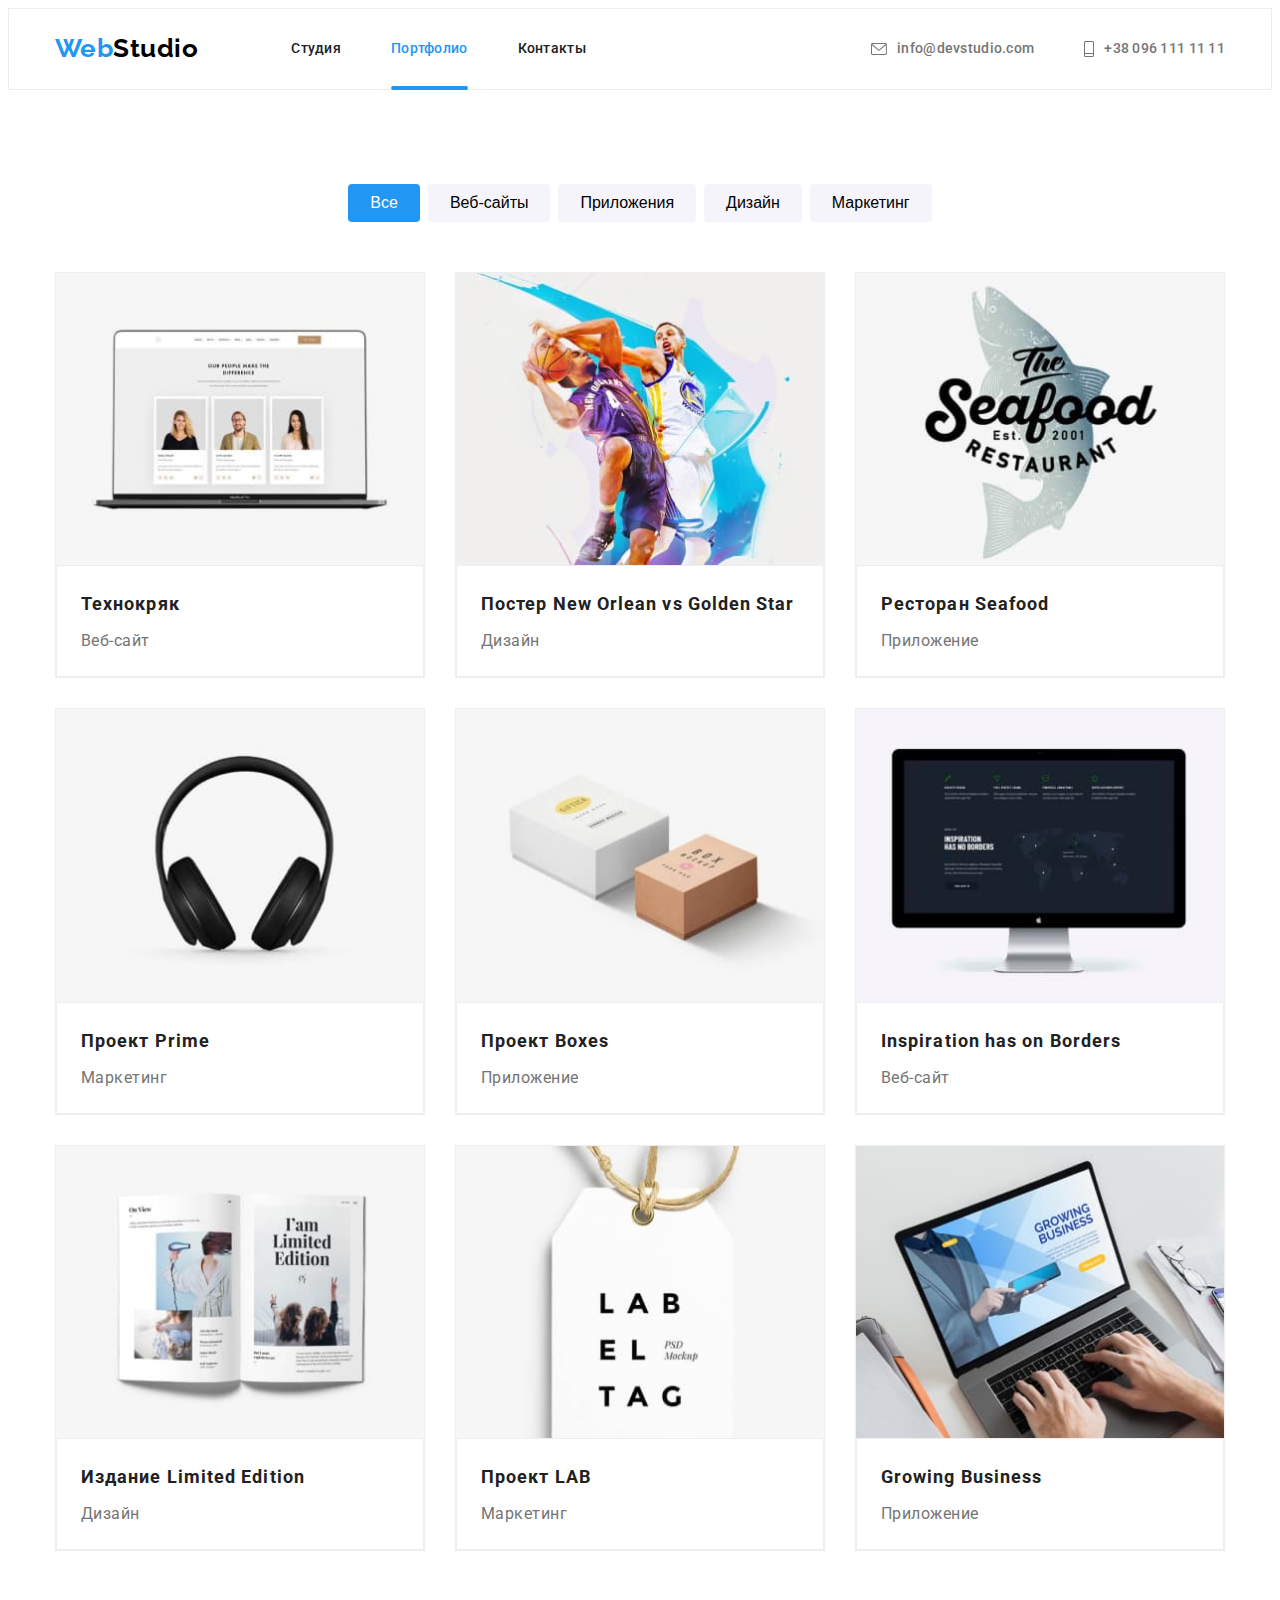
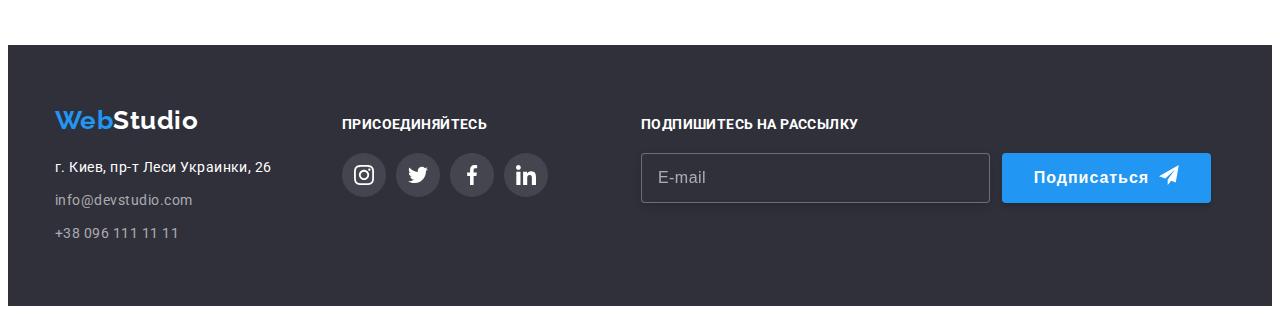
==== portfolio.html @ 483d1985 "Добавляет стартовые файлы" ====
<!DOCTYPE html>
<html lang="ru">
  <head>
    <meta charset="UTF-8" />
    <meta name="viewport" content="width=device-width, initial-scale=1.0" />
    <title>Document</title>
    <link rel="preconnect" href="https://fonts.gstatic.com" />
    <link
      href="https://fonts.googleapis.com/css2?family=Raleway:wght@700&family=Roboto:wght@400;500;700;900&display=swap"
      rel="stylesheet"
    />
    <link
      rel="stylesheet"
      href="https://cdnjs.cloudflare.com/ajax/libs/modern-normalize/1.0.0/modern-normalize.min.css"
      integrity="sha512-ISS7cAi1PEhQ8jnbJpJZMd29NlhNj4AWYyLOSp2CE/CsHxTCu+r+t0D2yoJudVrd0/8fTVPUVDzY5Tvli75u/g=="
      crossorigin="anonymous"
      referrerpolicy="no-referrer"
    />
    <link rel="stylesheet" href="./css/styles.css" />
  </head>

  <body>
    <!-- Шапка сайта -->
    <header class="page-header">
      <div class="container main-nav">
        <nav class="nav">
          <a href="./index.html" class="logo">
            <span class="logo-web">Web</span
            ><span class="logo-studio">Studio</span>
          </a>

          <ul class="site-nav list">
            <li class="item"><a href="./index.html" class="link">Студия</a></li>
            <li class="item">
              <a href="./portfolio.html" class="link active-link">Портфолио</a>
            </li>
            <li class="item"><a href="#address" class="link">Контакты</a></li>
          </ul>
        </nav>

        <ul class="contact list">
          <li class="item">
            <a href="mailto:info@devstudio.com" class="contact-link mail"
              ><svg class="icon-mail" width="16" height="12">
                <use href="./images/icon.svg#icon-mail"></use>
              </svg>
              info@devstudio.com</a
            >
          </li>
          <li class="item">
            <a href="tel:+380961111111" class="contact-link tel">
              <svg class="icon-tel" width="10" height="16">
                <use href="./images/icon.svg#icon-tel"></use>
              </svg>
              +38 096 111 11 11</a
            >
          </li>
        </ul>
      </div>
    </header>

    <main>
      <section class="section">
        <div class="container">
          <h1 class="none">Портфолио</h1>
          <ul class="btn-list list">
            <li class="item">
              <button type="button" class="button-all">Все</button>
            </li>
            <li class="item">
              <button type="button" class="button-portfolio">Веб-сайты</button>
            </li>
            <li class="item">
              <button type="button" class="button-portfolio">Приложения</button>
            </li>
            <li class="item">
              <button type="button" class="button-portfolio">Дизайн</button>
            </li>
            <li class="item">
              <button type="button" class="button-portfolio">Маркетинг</button>
            </li>
          </ul>

          <ul class="portfolio-list list">
            <li class="item">
              <a class="card-link" href="">
                <div class="card">
                  <img
                    class="card-img"
                    src="./images/portolio/People.jpg"
                    alt=""
                    width="370"
                    height="294"
                  />
                  <div class="card-overlay">
                    <p class="card-text">
                      Технокряк это современная площадка распространения
                      коронавируса. Компании используют эту платформу для
                      цифрового шпионажа и атак на защищённые сервера
                      конкурентов.
                    </p>
                  </div>
                </div>
                <div class="portfolio-card">
                  <h2 class="portfolio-title">Технокряк</h2>
                  <p class="portfolio-text">Веб-сайт</p>
                </div>
              </a>
            </li>
            <li class="item">
              <a class="card-link" href="">
                <div class="card">
                  <img
                    src="./images/portolio/Poster.jpg"
                    alt=""
                    width="370"
                    height="294"
                  />
                  <div class="card-overlay">
                    <p class="card-text">
                      Технокряк это современная площадка распространения
                      коронавируса. Компании используют эту платформу для
                      цифрового шпионажа и атак на защищённые сервера
                      конкурентов.
                    </p>
                  </div>
                </div>
                <div class="portfolio-card">
                  <h2 class="portfolio-title">
                    Постер New Orlean vs Golden Star
                  </h2>
                  <p class="portfolio-text">Дизайн</p>
                </div>
              </a>
            </li>
            <li class="item">
              <a class="card-link" href="">
                <div class="card">
                  <img
                    src="./images/portolio/Seafood.jpg"
                    alt=""
                    width="370"
                    height="294"
                  />
                  <div class="card-overlay">
                    <p class="card-text">
                      Технокряк это современная площадка распространения
                      коронавируса. Компании используют эту платформу для
                      цифрового шпионажа и атак на защищённые сервера
                      конкурентов.
                    </p>
                  </div>
                </div>
                <div class="portfolio-card">
                  <h2 class="portfolio-title">Ресторан Seafood</h2>
                  <p class="portfolio-text">Приложение</p>
                </div>
              </a>
            </li>
            <li class="item">
              <a class="card-link" href="">
                <div class="card">
                  <img
                    src="./images/portolio/Headphones.jpg"
                    alt=""
                    width="370"
                    height="294"
                  />
                  <div class="card-overlay">
                    <p class="card-text">
                      Технокряк это современная площадка распространения
                      коронавируса. Компании используют эту платформу для
                      цифрового шпионажа и атак на защищённые сервера
                      конкурентов.
                    </p>
                  </div>
                </div>
                <div class="portfolio-card">
                  <h2 class="portfolio-title">Проект Prime</h2>
                  <p class="portfolio-text">Маркетинг</p>
                </div>
              </a>
            </li>
            <li class="item">
              <a class="card-link" href="">
                <div class="card">
                  <img
                    src="./images/portolio/Boxes.jpg"
                    alt=""
                    width="370"
                    height="294"
                  />
                  <div class="card-overlay">
                    <p class="card-text">
                      Технокряк это современная площадка распространения
                      коронавируса. Компании используют эту платформу для
                      цифрового шпионажа и атак на защищённые сервера
                      конкурентов.
                    </p>
                  </div>
                </div>
                <div class="portfolio-card">
                  <h2 class="portfolio-title">Проект Boxes</h2>
                  <p class="portfolio-text">Приложение</p>
                </div>
              </a>
            </li>
            <li class="item">
              <a class="card-link" href="">
                <div class="card">
                  <img
                    src="./images/portolio/Inspiration.jpg"
                    alt=""
                    width="370"
                    height="294"
                  />
                  <div class="card-overlay">
                    <p class="card-text">
                      Технокряк это современная площадка распространения
                      коронавируса. Компании используют эту платформу для
                      цифрового шпионажа и атак на защищённые сервера
                      конкурентов.
                    </p>
                  </div>
                </div>
                <div class="portfolio-card">
                  <h2 class="portfolio-title">Inspiration has on Borders</h2>
                  <p class="portfolio-text">Веб-сайт</p>
                </div>
              </a>
            </li>
            <li class="item">
              <a class="card-link" href="">
                <div class="card">
                  <img
                    src="./images/portolio/Limited.jpg"
                    alt=""
                    width="370"
                    height="294"
                  />
                  <div class="card-overlay">
                    <p class="card-text">
                      Технокряк это современная площадка распространения
                      коронавируса. Компании используют эту платформу для
                      цифрового шпионажа и атак на защищённые сервера
                      конкурентов.
                    </p>
                  </div>
                </div>
                <div class="portfolio-card">
                  <h2 class="portfolio-title">Издание Limited Edition</h2>
                  <p class="portfolio-text">Дизайн</p>
                </div>
              </a>
            </li>
            <li class="item">
              <a class="card-link" href="">
                <div class="card">
                  <img
                    src="./images/portolio/LAB.jpg"
                    alt=""
                    width="370"
                    height="294"
                  />
                  <div class="card-overlay">
                    <p class="card-text">
                      Технокряк это современная площадка распространения
                      коронавируса. Компании используют эту платформу для
                      цифрового шпионажа и атак на защищённые сервера
                      конкурентов.
                    </p>
                  </div>
                </div>
                <div class="portfolio-card">
                  <h2 class="portfolio-title">Проект LAB</h2>
                  <p class="portfolio-text">Маркетинг</p>
                </div>
              </a>
            </li>
            <li class="item">
              <a class="card-link" href="">
                <div class="card">
                  <img
                    src="./images/portolio/Growing.jpg"
                    alt=""
                    width="370"
                    height="294"
                  />
                  <div class="card-overlay">
                    <p class="card-text">
                      Технокряк это современная площадка распространения
                      коронавируса. Компании используют эту платформу для
                      цифрового шпионажа и атак на защищённые сервера
                      конкурентов.
                    </p>
                  </div>
                </div>
                <div class="portfolio-card">
                  <h2 class="portfolio-title">Growing Business</h2>
                  <p class="portfolio-text">Приложение</p>
                </div>
              </a>
            </li>
          </ul>
        </div>
      </section>
    </main>

    <!-- Футер -->
    <footer class="footer">
      <div class="container">
        <div class="footer-address">
          <a href="./index.html" class="logotip">
            <span class="logo-web">Web</span
            ><span class="logo-studio white-color">Studio</span>
          </a>
          <address class="address">
            <p class="town">г. Киев, пр-т Леси Украинки, 26</p>
            <ul class="footer-list list">
              <li class="item">
                <a href="mailto:info@devstudio.com" class="footer-link">
                  info@devstudio.com</a
                >
              </li>
              <li class="item">
                <a href="tel:+380961111111" class="footer-link"
                  >+38 096 111 11 11</a
                >
              </li>
            </ul>
          </address>
        </div>
        <div class="footer-social">
          <p class="footer-title">присоединяйтесь</p>
          <ul class="footer-social-list list">
            <li class="item">
              <a href="" class="footer-social-link">
                <svg class="footer-icon-insta" width="20" height="20">
                  <use href="./images/icon.svg#icon-instagram"></use>
                </svg>
              </a>
            </li>
            <li class="item">
              <a href="" class="footer-social-link">
                <svg class="footer-icon-twitter" width="20" height="20">
                  <use href="./images/icon.svg#icon-twitter"></use>
                </svg>
              </a>
            </li>
            <li class="item">
              <a href="" class="footer-social-link">
                <svg class="footer-icon-fb" width="20" height="20">
                  <use href="./images/icon.svg#icon-facebook"></use>
                </svg>
              </a>
            </li>
            <li class="item">
              <a href="" class="footer-social-link">
                <svg class="footer-icon-linkedin" width="20" height="20">
                  <use href="./images/icon.svg#icon-linkedin"></use>
                </svg>
              </a>
            </li>
          </ul>
        </div>

        <form class="subscribe">
          <p class="footer-title">подпишитесь на рассылку</p>
          <div class="form">
            <input
              class="input-mail"
              type="email"
              name="mail"
              placeholder="E-mail"
            />
            <button class="button" type="submit">
              Подписаться
              <svg class="send-icon" width="24" height="24">
                <use href="./images/icons.svg/send.svg#icon-icon-send"></use>
              </svg>
            </button>
          </div>
        </form>
      </div>
    </footer>
  </body>
</html>
---- css/styles.css ----
/* цвет основного текста  #757575 */
/* вторичный цвет текста  #212121;
 */
/* белый #FFFFFF  */
/* акцент c #2196F3*/
/* вторичный цвет фона #2196F3; */

html {
  box-sizing: border-box;
}

*,
*::before,
*::after {
  box-sizing: inherit;
}

:root {
  --primary-text-color: #757575;
  --title-text-color: #212121;
  --accent-color: #2196f3;
  --primary-white-color: #ffffff;
  --primary-black-color: #000000;
  --bgd-color: #2f303a;
  --grey-color: #f5f4fa;
  --klients-fill: #afb1b8;
}

body {
  background-color: var(--primary-white-color);
  font-family: 'Roboto', sans-serif;
  color: var(--title-text-color);
  letter-spacing: 0.03em;
}

.container {
  width: 1200px;
  padding: 0 15px;
  margin:0 auto;
}

.list {
  padding: 0;
  margin: 0;
  list-style: none;
}

img {
  display: block;
  max-width: 100%;
  height: auto;
}

a {
  text-decoration: none;
}

/* Header */

.page-header {
  border: 1px solid #ececec;
}

/* logo */

.logo-web {
  color: var(--accent-color);
}

.logo-studio {
  color: var(--primary-black-color);
}

.logo-studio.white-color {
  color: var(--primary-white-color);
}

.logo {
  font-family: 'Raleway', sans-serif;
  font-weight: 700;
  font-size: 26px;
  line-height: 1.19;
  padding-top: 24px;
  padding-bottom: 25px;
}

.logo:hover,
.logotip:hover {
  color: var(--accent-color);
  transition: color 250ms cubic-bezier(0.4, 0, 0.2, 1);
}

/* Nav */

.main-nav,
.nav {
  display: flex;
  align-items: center;
}

.site-nav {
  display: flex;
  margin-top: 0;
  margin-bottom: 0;
  margin-left: 93px;
  padding: 0;
}

.site-nav .item + .item {
  margin-left: 50px;
}

/*.site-nav .site-nav-li {
  margin-right: 50px;
}

.site-nav .site-nav-li:last-child {
  margin-right: 0;
}*/

/*.site-nav .site-nav-li:not(:last-child) {
  margin-right: 50px
}*/

.site-nav .link {
  position: relative;
  display: block;
  font-weight: 500;
  font-size: 14px;
  line-height: 1.14;
  letter-spacing: 0.02em;
  padding-top: 32px;
  padding-bottom: 32px;
  transition: color 250ms cubic-bezier(0.4, 0, 0.2, 1);
}

/* Contact */

.contact {
  display: flex;
  margin: 0;
  padding: 0;
  margin-left: auto;
}

.contact .item {
  display: flex;
  align-items: center;
}

.contact .item + .item {
  margin-left: 50px;
}

.contact .contact-link {
  display: flex;
  align-items: center;
  color: var(--primary-text-color);
  fill: var(--primary-text-color);

  font-weight: 500;
  font-size: 14px;
  line-height: 1.14;
  letter-spacing: 0.02em;

  padding-top: 32px;
  padding-bottom: 32px;
  transition: color 250ms cubic-bezier(0.4, 0, 0.2, 1),
    fill 250ms cubic-bezier(0.4, 0, 0.2, 1);
}

.site-nav .link:hover,
.site-nav .link:focus,
.contact .contact-link:hover,
.contact .contact-link:focus,
.site-nav .active-link {
  color: var(--accent-color);
  fill: var(--accent-color);
}

.link.active-link::after {
  position: absolute;
  content: '';
  width: 100%;
  height: 4px;
  bottom: -1px;
  left: 0;
  background: var(--accent-color);
  border-radius: 2px;
}

.icon-mail,
.icon-tel {
  margin-right: 10px;
}

/* .mail::before {
  display: inline-flex;
  content: '';
  width: 16px;
  height: 12px;
  margin-right: 10px;
  background: var(--primary-white-color);
  background-image: url(../images/icons.svg/mail.svg);
  background-size: contain;
  background-repeat: no-repeat;
} */

/* .tel::before {
  display: inline-flex;
  content: '';
  width: 10px;
  height: 16px;
  margin-right: 10px;
  background: var(--primary-white-color);
  background-image: url(../images/icons.svg/tel.svg);
  background-size: contain;
  background-repeat: no-repeat; } */

.link {
  color: var(--title-text-color);
}

/* Hero */

.hero {
  background-image: linear-gradient(
      to right,
      rgba(47, 48, 58, 0.4),
      rgba(47, 48, 58, 0.4)
    ),
    url('../images/hero.jpg');
  background-color: var(--bgd-color);
  background-repeat: no-repeat;
  background-position: center;
  background-size: cover;

  max-width: 1600px;
  height: 600px;
  text-align: center;

  padding-top: 200px;
  padding-bottom: 200px;
  margin-left: auto;
  margin-right: auto;
}

.hero-title {
  color: var(--primary-white-color);
  font-weight: 900;
  font-size: 44px;
  line-height: 1.36;
  letter-spacing: 0.06em;
  text-transform: uppercase;

  width: 696px;
  margin-top: 0;
  margin-bottom: 30px;
  margin-left: auto;
  margin-right: auto;
}

/* Button */

.button {
  display: block;
  color: var(--primary-white-color);
  background-color: var(--accent-color);
  font-weight: 700;
  font-size: 16px;
  line-height: 1.87;
  text-align: center;
  letter-spacing: 0.06em;
  cursor: pointer;
  border-radius: 4px;
  border: 0;
  box-shadow: 0px 4px 4px rgba(0, 0, 0, 0.15);
  padding: 10px 32px;
  margin: 0 auto;
  min-width: 200px;
  transition: background-color 250ms cubic-bezier(0.4, 0, 0.2, 1);
}

.button-modal {
  position: absolute;
  top: 8px;
  right: 8px;
  padding: 0;

  width: 30px;
  height: 30px;

  display: flex;
  justify-content: center;
  align-items: center;

  background: var(--primary-white-color);
  border: 1px solid rgba(0, 0, 0, 0.1);
  border-radius: 50%;
}

.button-modal:hover,
.button-modal:focus {
  cursor: pointer;
  transition: background-color 250ms cubic-bezier(0.4, 0, 0.2, 1);
}

.cross-icon {
  fill: currentColor;
  transition: fill 250ms cubic-bezier(0.4, 0, 0.2, 1);
}

.cross-icon:hover,
.cross-icon:focus {
  fill: var(--accent-color);
}

.button-portfolio {
  display: block;
  background-color: var(--grey-color);
  font-weight: 500;
  font-size: 16px;
  line-height: 1.62;
  text-align: center;
  cursor: pointer;
  outline: none;
  border: 0;
  border-radius: 4px;
  padding: 6px 22px;
}

.button-all {
  display: block;
  color: var(--primary-white-color);
  background-color: var(--accent-color);
  font-weight: 500;
  font-size: 16px;
  line-height: 1.62;
  text-align: center;
  outline: none;
  border: 0;
  border-radius: 4px;
  padding: 6px 22px;
}

.button-all:hover,
.button-all:focus,
.button-portfolio:hover,
.button-portfolio:focus {
  color: var(--primary-white-color);
  background-color: var(--accent-color);
  outline: none;
  border: 0;
  box-shadow: 0px 3px 1px rgba(0, 0, 0, 0.1), 0px 1px 2px rgba(0, 0, 0, 0.08),
    0px 2px 2px rgba(0, 0, 0, 0.12);
  transition: background-color 250ms cubic-bezier(0.4, 0, 0.2, 1);
}

/* Section */

.section {
  padding-top: 94px;
  padding-bottom: 94px;
}

.team {
  background-color: var(--grey-color);
}

.section-title {
  font-weight: 700;
  font-size: 36px;
  line-height: 1.16;
  text-align: center;
  margin-top: 0;
  margin-bottom: 50px;
}

.no-pdn-top {
  padding-top: 0;
}

.none {
  display: none;
}

/* Portflio */

.btn-list {
  display: flex;
  margin-bottom: 50px;
  justify-content: center;
}

.btn-list .item:hover,
.btn-list .item:focus {
  box-shadow: 0px 3px 1px rgba(0, 0, 0, 0.1), 0px 1px 2px rgba(0, 0, 0, 0.08),
    0px 2px 2px rgba(0, 0, 0, 0.12);
  cursor: pointer;
  transition: background-color 250ms cubic-bezier(0.4, 0, 0.2, 1),
    box-shadow 250ms cubic-bezier(0.4, 0, 0.2, 1);
}

.btn-list .item + .item {
  margin-left: 8px;
}

.portfolio-list {
  display: flex;
  flex-wrap: wrap;
}

.portfolio-list .item {
  width: 370px;
  margin-right: 30px;
  margin-bottom: 30px;
  border: 1px solid #eeeeee;
}

.portfolio-list .item:nth-child(3n) {
  margin-right: 0;
}

.portfolio-list .item:nth-last-child(-n + 3) {
  margin-bottom: 0;
}

.portfolio-list .item:hover,
.portfolio-list .item:focus {
  box-shadow: 0px 1px 1px rgba(0, 0, 0, 0.12), 0px 4px 4px rgba(0, 0, 0, 0.06),
    1px 4px 6px rgba(0, 0, 0, 0.16);
  cursor: pointer;
  transition: box-shadow 250ms cubic-bezier(0.4, 0, 0.2, 1);
}

.portfolio-list .card-link {
  display: block;
  color: var(--primary-text-color);
  transition: box-shadow 250ms cubic-bezier(0.4, 0, 0.2, 1);
}

.portfolio-list .card-link:hover,
.portfolio-list .card-link:focus {
  box-shadow: 0px 1px 1px rgba(0, 0, 0, 0.12), 0px 4px 4px rgba(0, 0, 0, 0.06),
    1px 4px 6px rgba(0, 0, 0, 0.16);
  transition: box-shadow 250ms cubic-bezier(0.4, 0, 0.2, 1);
}

/* Альтернатива */

/* .portfolio-list .item:nth-child(3n) {
  margin-right: 30px;
} */

/* .portfolio-list .item:not(:nth-last-child(-n+3)) {
  margin-bottom: 30px;
} */

/* .portfolio-list .item {
  width: calc((100% - 60px)/3);
  margin-right: 30px;
} */

.portfolio-list .card {
  position: relative;
  overflow: hidden;
}

.portfolio-list .card-img {
  display: block;
}

.portfolio-list .card-overlay {
  position: absolute;
  z-index: 1;
  display: flex;
  align-items: center;

  width: 100%;
  height: 294px;

  background: var(--accent-color);
  padding: 24px;

  transition: transform 250ms cubic-bezier(0.4, 0, 0.2, 1);
}

.portfolio-list .card-link:hover .card-overlay,
.portfolio-list .card-link:focus .card-overlay {
  transform: translateY(-100%);
  transition: background-color 250ms cubic-bezier(0.4, 0, 0.2, 1),
    transform 250ms cubic-bezier(0.4, 0, 0.2, 1);
}

.portfolio-list .card-text {
  font-size: 18px;
  line-height: 1.556;
  color: var(--primary-white-color);
  margin: 0;
  padding: 0;
  bottom: 0;
}

.portfolio-list .portfolio-card {
  padding: 20px 24px;
  border: 1px solid #eeeeee;
}

.portfolio-title {
  font-weight: 700;
  font-size: 18px;
  line-height: 2;
  letter-spacing: 0.06em;
  margin-top: 0;
  margin-bottom: 4px;
  color: var(--title-text-color);
}

.portfolio-text {
  color: var(--primary-text-color);
  font-size: 16px;
  line-height: 1.87;
  margin-top: 0;
  margin-bottom: 0;
}

/* Features */

.feature-list {
  display: flex;
  margin: 0;
  padding: 0;
}

.feature-list .item {
  width: 270px;
}

.feature-list .item + .item {
  margin-left: 30px;
}

.feature-list .item::before {
  display: block;
  content: '';
  /* width: 270px; */
  height: 120px;
  background: var(--grey-color);
  border-radius: 4px;
  margin-bottom: 30px;
}

.feature-list .item:nth-child(1):before {
  background-image: url(../images/icons.svg/antenna\ 1.svg);
  background-repeat: no-repeat;
  background-position: center;
}

.feature-list .item:nth-child(2):before {
  background-image: url(../images/icons.svg/clock\ 1.svg);
  background-repeat: no-repeat;
  background-position: center;
}

.feature-list .item:nth-child(3):before {
  background-image: url(../images/icons.svg/diagram\ 1.svg);
  background-repeat: no-repeat;
  background-position: center;
}

.feature-list .item:nth-child(4):before {
  background-image: url(../images/icons.svg/astronaut\ 1.svg);
  background-repeat: no-repeat;
  background-position: center;
}

.feature-list .title {
  font-weight: 700;
  font-size: 14px;
  line-height: 1.14;
  text-transform: uppercase;
  margin-top: 0;
  margin-bottom: 10px;
}

.feature-list .text {
  color: var(--primary-text-color);
  font-size: 14px;
  line-height: 1.71;
  margin: 0;
  padding: 0;
}
/* Job-list */

.job-list {
  display: flex;
  position: relative;
}

.job-list .item {
  position: relative;
}

.job-list .text-action {
  position: absolute;
  margin: 0;
  padding: 0;
  bottom: 0;
  left: 0;

  width: 100%;
  height: 70px;

  display: flex;
  justify-content: center;
  align-items: center;

  background: rgba(47, 48, 58, 0.8);
  font-weight: 700;
  font-size: 14px;
  line-height: 1.14;
  text-align: center;
  text-transform: uppercase;
  color: var(--primary-white-color);
}

.job-list .item + .item {
  margin-left: 30px;
}

/* Team */

.team-list {
  display: flex;
}

.team-list .item {
  background: var(--primary-white-color);
  box-shadow: 0px 1px 3px rgba(0, 0, 0, 0.12), 0px 1px 1px rgba(0, 0, 0, 0.14),
    0px 2px 1px rgba(0, 0, 0, 0.2);
  border-radius: 0px 0px 4px 4px;
}

.team-list .item + .item {
  margin-left: 30px;
}

.team-list .card {
  font-weight: 500;
  font-size: 16px;
  line-height: 1.19;
  text-align: center;

  margin: 0;
  padding-top: 30px;
  padding-bottom: 30px;
  padding-left: 32px;
  padding-right: 32px;
}

.team-list .title {
  margin-top: 0;
  margin-bottom: 10px;
  padding: 0;
}

.team-list .text {
  color: var(--primary-text-color);
  margin-top: 0;
  margin-bottom: 10px;
  padding: 0;
}

.social-networks {
  display: flex;
}

.social-networks .item {
  /* display: inline-flex;
  align-items: center;
  width: 44px;
  height: 44px;
  background: var(--primary-white-color);
  background-size: 20px;
  background-repeat: no-repeat;
  background-position: center;
  border-radius: 50%; */
  box-shadow: none;
}

.social-networks .item + .item {
  margin-left: 10px;
}

.social-networks .social-link {
  display: inline-flex;
  justify-content: center;
  align-items: center;

  width: 44px;
  height: 44px;
  border-radius: 50%;

  background: var(--primary-white-color);
  fill: var(--klients-fill);
}

.social-networks .social-link:hover,
.social-networks .social-link:focus {
  fill: var(--primary-white-color);
  background: var(--accent-color);
  cursor: pointer;
  transition: background-color 250ms cubic-bezier(0.4, 0, 0.2, 1),
    fill 250ms cubic-bezier(0.4, 0, 0.2, 1);
}

/* .social-networks .item:nth-child(1) {
  background-image: url(../images/icons.svg/instagram2.svg);
}

.social-networks .item:nth-child(2) {
  background-image: url(../images/icons.svg/twitter2.svg);
}

.social-networks .item:nth-child(3) {
  background-image: url(../images/icons.svg/facebook2.svg);
}

.social-networks .item:nth-child(4) {
  background-image: url(../images/icons.svg/linkedin2.svg);
}

.social-networks .item:hover {
  background-color: var(--accent-color);
  cursor: pointer;
}

.social-networks .item:nth-child(1):hover {
  background-image: url(../images/icons.svg/instagram.svg);
}

.social-networks .item:nth-child(2):hover {
  background-image: url(../images/icons.svg//twitter.svg);
}

.social-networks .item:nth-child(3):hover {
  background-image: url(../images/icons.svg/facebook.svg);
}

.social-networks .item:nth-child(4):hover {
  background-image: url(../images/icons.svg/linkedin.svg);
} */

/* Company-list */

.company-list {
  display: flex;
}

.company-list .item {
  display: inline-flex;
  align-items: center;
  justify-content: center;

  outline: none;
}

.company-list .item + .item {
  margin-left: 30px;
}

.company-list .company-link {
  fill: var(--klients-fill);
  /* padding: 16px 32px; */
  display: flex;
  align-items: center;
  justify-content: center;

  width: 170px;
  height: 92px;
  border: 1px solid #afb1b8;
  border-radius: 4px;
  transition: fill 250ms cubic-bezier(0.4, 0, 0.2, 1),
    border-color 250ms cubic-bezier(0.4, 0, 0.2, 1);
}

.company-list .company-link:hover,
.company-list .company-link:focus {
  fill: var(--accent-color);
  border: 1px solid var(--accent-color);
  transition: fill 250ms cubic-bezier(0.4, 0, 0.2, 1),
    border-color 250ms cubic-bezier(0.4, 0, 0.2, 1);
}

/* .company-list .item:nth-child(1) {
  background-image: url(../images/icons.svg/Logo1.svg);
  background-repeat: no-repeat;
  background-position: center;
}

.company-list .item:nth-child(2) {
  background-image: url(../images/icons.svg/Logo2.svg);
  background-repeat: no-repeat;
  background-position: center;
}

.company-list .item:nth-child(3) {
  background-image: url(../images/icons.svg/Logo3.svg);
  background-repeat: no-repeat;
  background-position: center;
}

.company-list .item:nth-child(4) {
  background-image: url(../images/icons.svg/Logo4.svg);
  background-repeat: no-repeat;
  background-position: center;
}

.company-list .item:nth-child(5) {
  background-image: url(../images/icons.svg/Logo5.svg);
  background-repeat: no-repeat;
  background-position: center;
}

.company-list .item:nth-child(6) {
  background-image: url(../images/icons.svg/Logo6.svg);
  background-repeat: no-repeat;
  background-position: center;
}

.company-list .item:hover {
  fill: var(--accent-color);
  border: 1px solid var(--accent-color);
} */

/* Footer */

.footer {
  background-color: var(--bgd-color);
  padding-top: 60px;
  padding-bottom: 60px;
}

.footer .container {
  display: flex;
  align-items: baseline;
}

.footer-address {
  margin-right: 70px;
}

.logotip {
  display: block;
  font-family: 'Raleway', sans-serif;
  font-weight: 700;
  font-size: 26px;
  line-height: 1.19;
  margin-bottom: 20px;
}

.address {
  font-style: inherit;
}

.address .town {
  color: var(--primary-white-color);
  font-size: 14px;
  line-height: 1.71;
  margin-top: 0;
  margin-bottom: 9px;
}

.address .footer-link {
  color: rgba(255, 255, 255, 0.6);
  font-size: 14px;
  line-height: 1.71;
}

.address .footer-link:hover,
.address .footer-link:focus {
  color: var(--accent-color);
  transition: color 250ms cubic-bezier(0.4, 0, 0.2, 1);
}

.footer-list .item + .item {
  margin-top: 9px;
}

.footer-title {
  color: var(--primary-white-color);
  font-weight: 700;
  font-size: 14px;
  line-height: 1.14;
  letter-spacing: 0.03em;
  margin-top: 0;
  margin-bottom: 20px;
  text-transform: uppercase;
}

.footer-social-list {
  display: flex;
}

.footer-social {
  width: 206px;
  margin-right: 93px;
}

/* .footer-social-list .item {
  width: 44px;
  height: 44px;
  background: rgba(255, 255, 255, 0.1);
  background-repeat: no-repeat;
  background-position: center;
  border-radius: 50%;
} */

.footer-social-list .item + .item {
  margin-left: 10px;
}

.footer-social-list .footer-social-link {
  display: inline-flex;
  justify-content: center;
  align-items: center;

  width: 44px;
  height: 44px;
  border-radius: 50%;

  fill: var(--primary-white-color);
  background: rgba(255, 255, 255, 0.1);
}

.footer-social-list .footer-social-link:hover,
.footer-social-list .footer-social-link:focus {
  background: var(--accent-color);
  transition: background-color 250ms cubic-bezier(0.4, 0, 0.2, 1);
}

/* 
.footer-social-list .item:nth-child(1) {
  background-image: url(../images/icons.svg/instagram.svg);
}

.footer-social-list .item:nth-child(2) {
  background-image: url(../images/icons.svg/twitter.svg);
}

.footer-social-list .item:nth-child(3) {
  background-image: url(../images/icons.svg/facebook.svg);
}

.footer-social-list .item:nth-child(4) {
  background-image: url(../images/icons.svg/linkedin.svg);
}

.footer-social-list .item:hover {
  background-color: var(--accent-color);
  cursor: pointer;
} */

.subscribe {
  width: 570px;
  /* margin-left: 93px; */
}

.subscribe .form {
  display: flex;
}

.subscribe .input-mail {
  width: 358px;
  height: 50px;
  padding: 15px 16px;
  margin-right: 12px;

  font-size: 16px;
  line-height: 1.25;
  align-items: center;
  letter-spacing: 0.03em;

  color: rgba(255, 255, 255, 0.6);
  background: var(--bgd-color);
  border: 1px solid rgba(255, 255, 255, 0.3);
  filter: drop-shadow(0px 4px 4px rgba(0, 0, 0, 0.15));
  border-radius: 4px;
}

.subscribe .input-mail::placeholder {
  color: rgba(255, 255, 255, 0.6);
}

.subscribe .button {
  display: flex;
}

.send-icon {
  fill: currentColor;
  width: 24px;
  height: 24px;
  margin-left: 10px;
}

/* Backdrop */

.backdrop {
  position: fixed;
  top: 0;
  left: 0;

  width: 100%;
  height: 100%;

  background: rgba(0, 0, 0, 0.2);
  opacity: 1;
  transition: opacity 250ms cubic-bezier(0.4, 0, 0.2, 1);
}

.backdrop.is-hidden {
  opacity: 0;
  pointer-events: none;
}

.backdrop.is-hidden .modal {
  transform: translate(-50%, -50%) scale(0.9);
}

.modal {
  position: absolute;
  top: 50%;
  left: 50%;
  transform: translate(-50%, -50%) scale(1);
  transition: transform 250ms cubic-bezier(0.4, 0, 0.2, 1);

  min-width: 528px;
  min-height: 581px;
  padding: 40px;

  background-color: var(--primary-white-color);
  box-shadow: 0px 1px 3px rgba(0, 0, 0, 0.12), 0px 1px 1px rgba(0, 0, 0, 0.14),
    0px 2px 1px rgba(0, 0, 0, 0.2);
  border-radius: 4px;
}

/* Form styles */

.caption-form {
  color: var(--title-text-color);
  font-weight: 700;
  font-size: 20px;
  line-height: 1.15;
  text-align: center;
  letter-spacing: 0.03em;
  margin-top: 0;
  margin-bottom: 12px;
}

.label-form {
  display: flex;
  flex-direction: column;
  margin-bottom: 10px;
}

.text-form {
  color: var(--primary-text-color);
  font-size: 12px;
  line-height: 1.16;
  letter-spacing: 0.01em;
  margin-bottom: 4px;
}

.field-form {
  display: flex;
  position: relative;
}

.input-form {
  width: 100%;
  height: 40px;
  padding-left: 42px;
  padding-right: 42px;
  font-size: 14px;
  line-height: 1.14;
  letter-spacing: 0.01em;
  border: 1px solid rgba(33, 33, 33, 0.2);
  border-radius: 4px;
  transition: border-color 250ms cubic-bezier(0.4, 0, 0.2, 1);
}

.icon-form {
  position: absolute;

  left: 12px;
  top: 50%;
  transform: translateY(-50%);

  fill: currentColor;
  transition: color 250ms cubic-bezier(0.4, 0, 0.2, 1);
}

.comment {
  width: 100%;
  height: 120px;
  padding: 12px 16px;
  font-size: 14px;
  line-height: 1.14;
  letter-spacing: 0.01em;
  border: 1px solid rgba(33, 33, 33, 0.2);
  border-radius: 4px;
  transition: border-color 250ms cubic-bezier(0.4, 0, 0.2, 1);
  resize: none;
}

.input-form:focus,
.comment:focus {
  outline: none;
  border-color: var(--accent-color);
}

.input-form:focus + .icon-form {
  color: var(--accent-color);
}

.comment:placeholder-shown {
  color: rgba(117, 117, 117, 0.5);
}

.check-form {
  display: inline-flex;
  margin-right: 7px;
  cursor: pointer;
}

.agree-form {
  display: flex;
  align-items: center;
  justify-content: center;

  font-size: 14px;
  line-height: 1.71;
  letter-spacing: 0.03em;
  color: var(--primary-text-color);
  
}

.check-icon {
  width: 16px;
  height: 15px;

  border: 2px solid var(--title-text-color);
  border-radius: 2px;
  margin-right: 7px;

  transition: background-color 250ms cubic-bezier(0.4, 0, 0.2, 1),
    border-color 250ms cubic-bezier(0.4, 0, 0.2, 1),
    background-image 250ms cubic-bezier(0.4, 0, 0.2, 1);
}

.check-form:checked + .check-icon {
  background-color: var(--accent-color);
  border-color: var(--accent-color);
}

.link-form {
  color: var(--accent-color);
  text-decoration: underline;
}

.btn-send {
  margin-top: 30px;
}
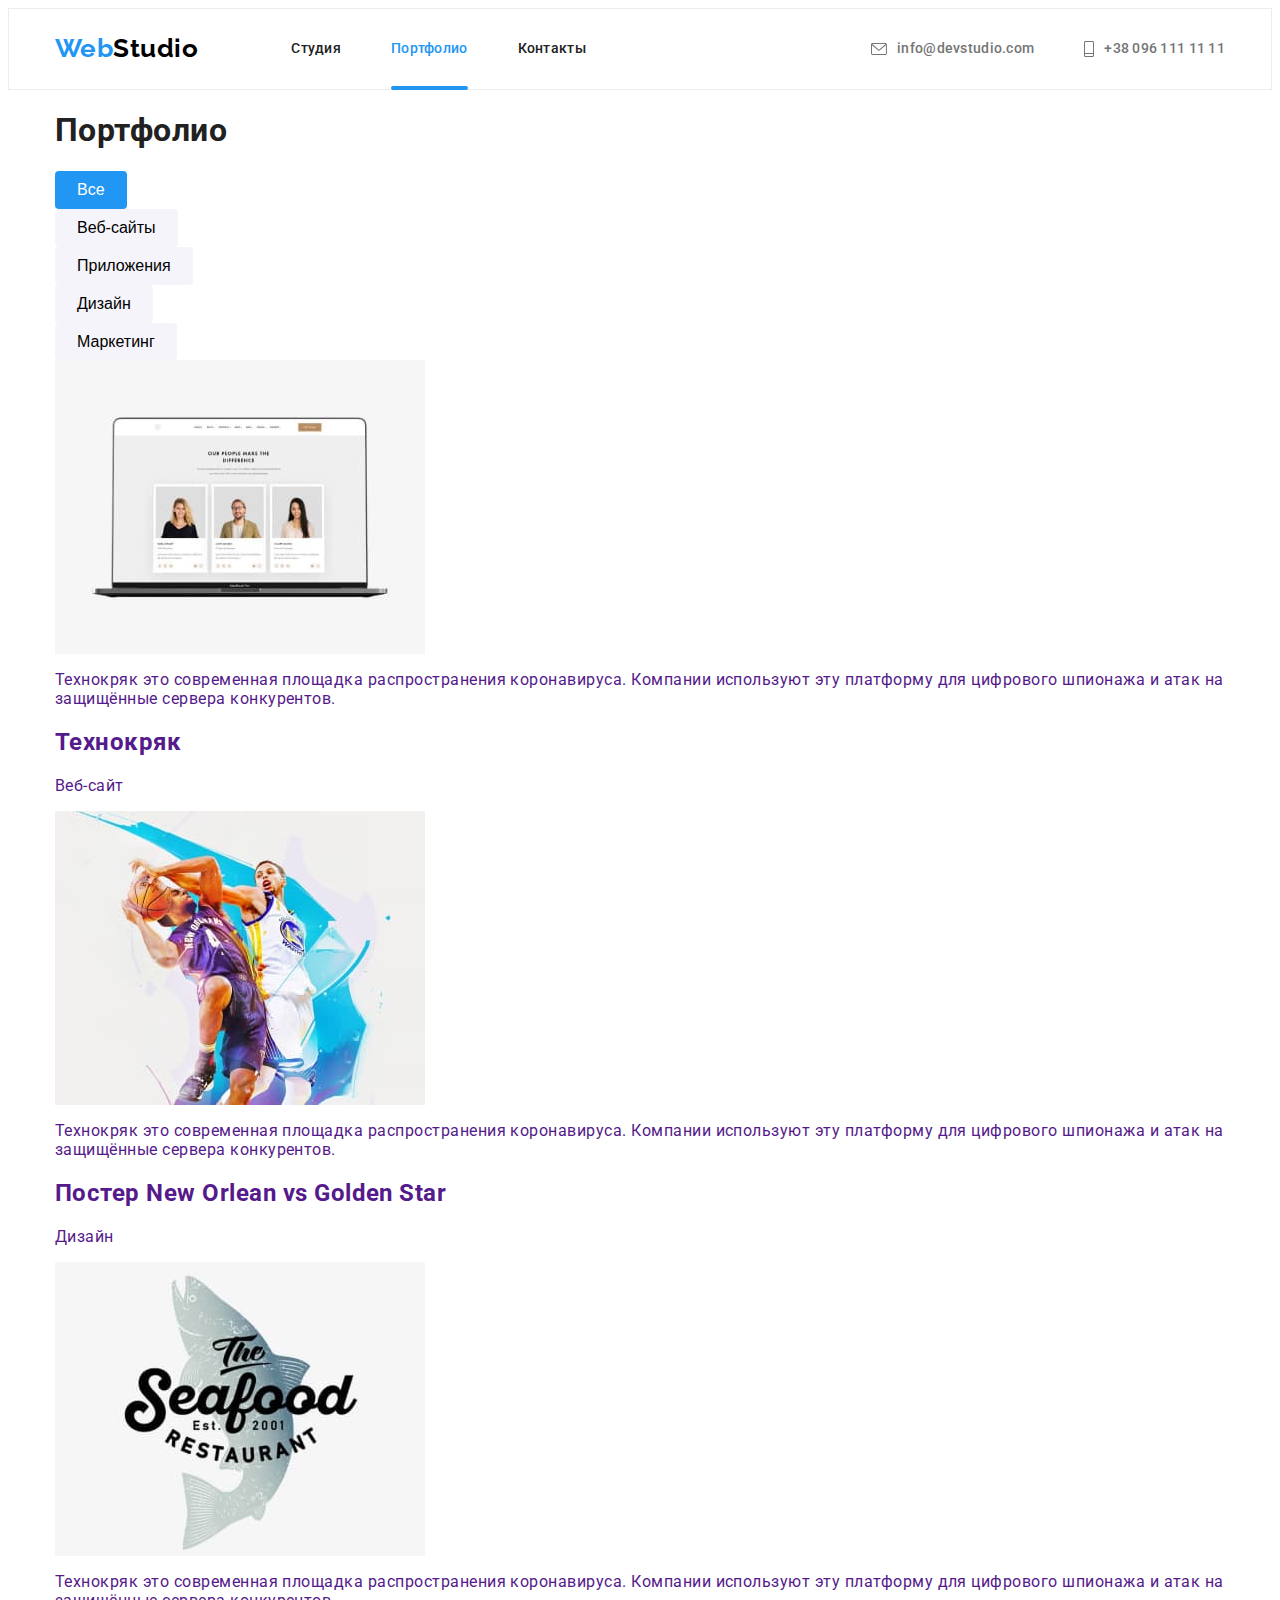
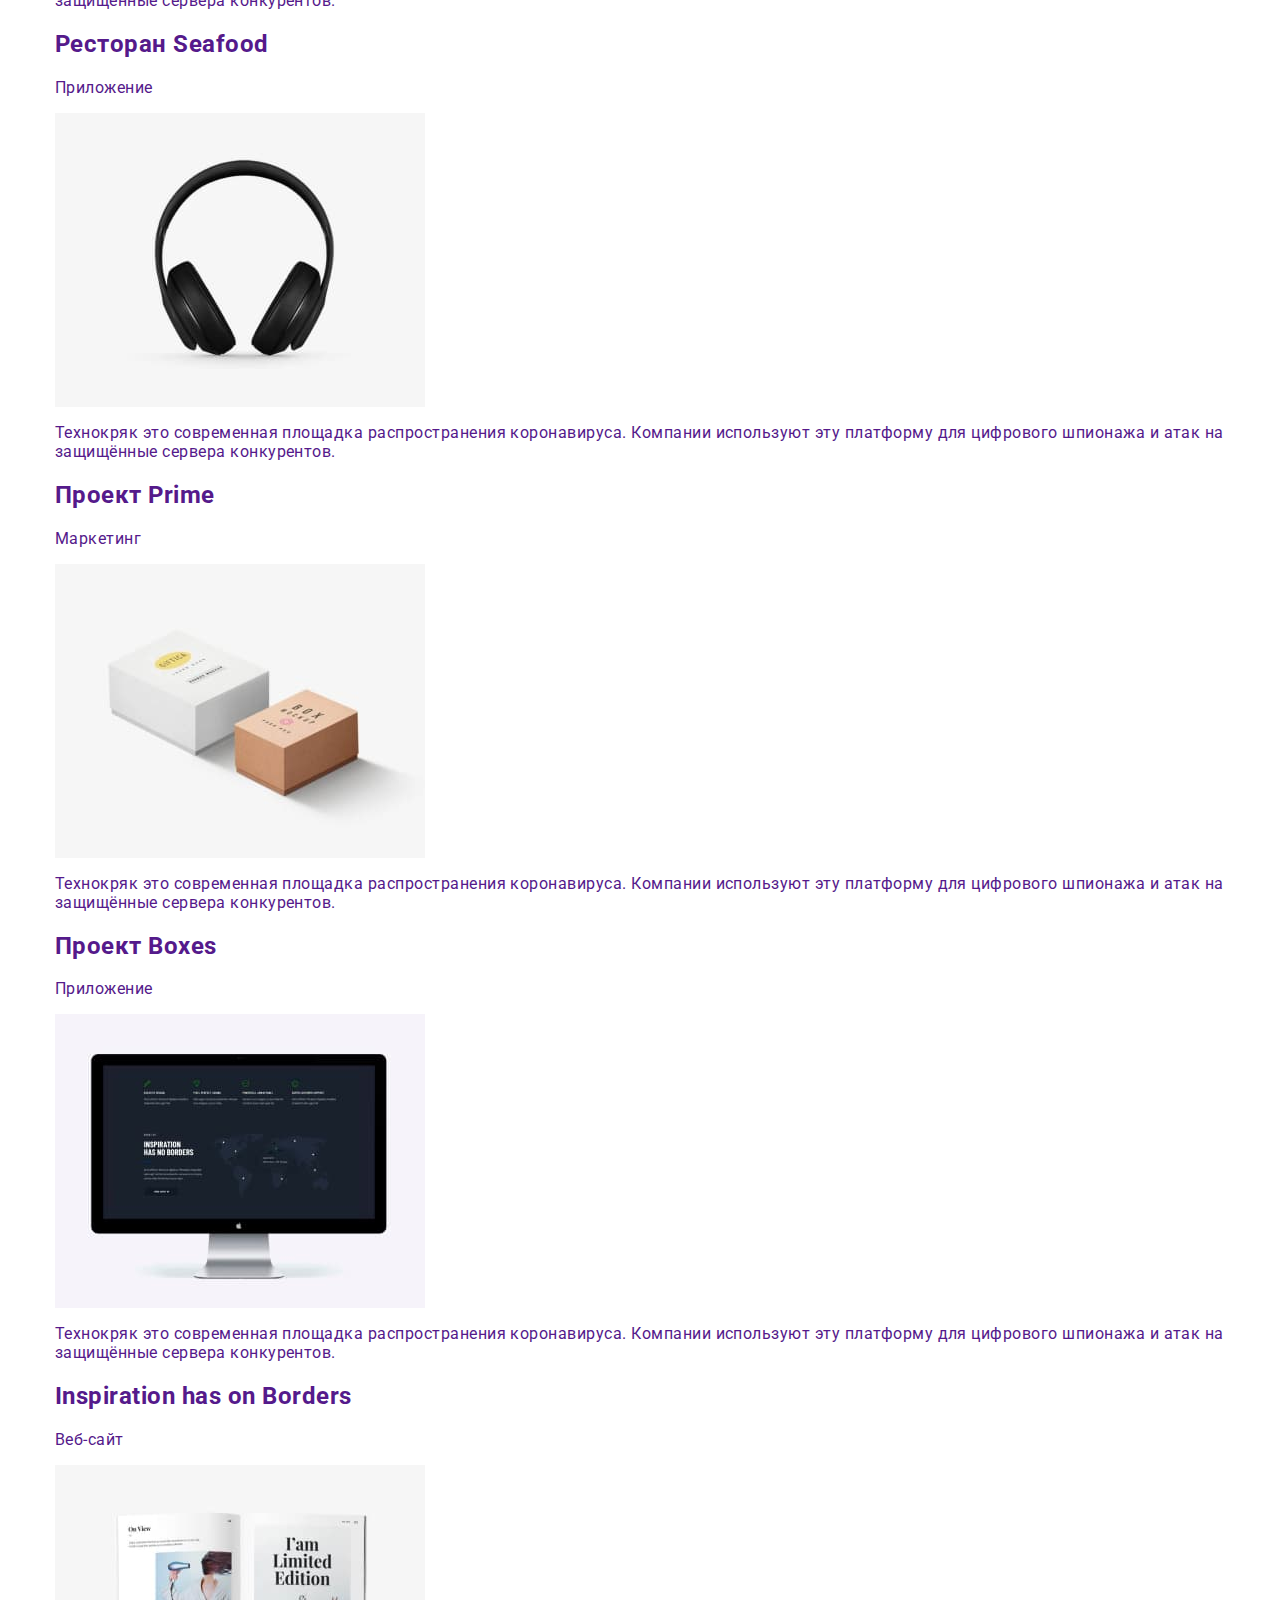
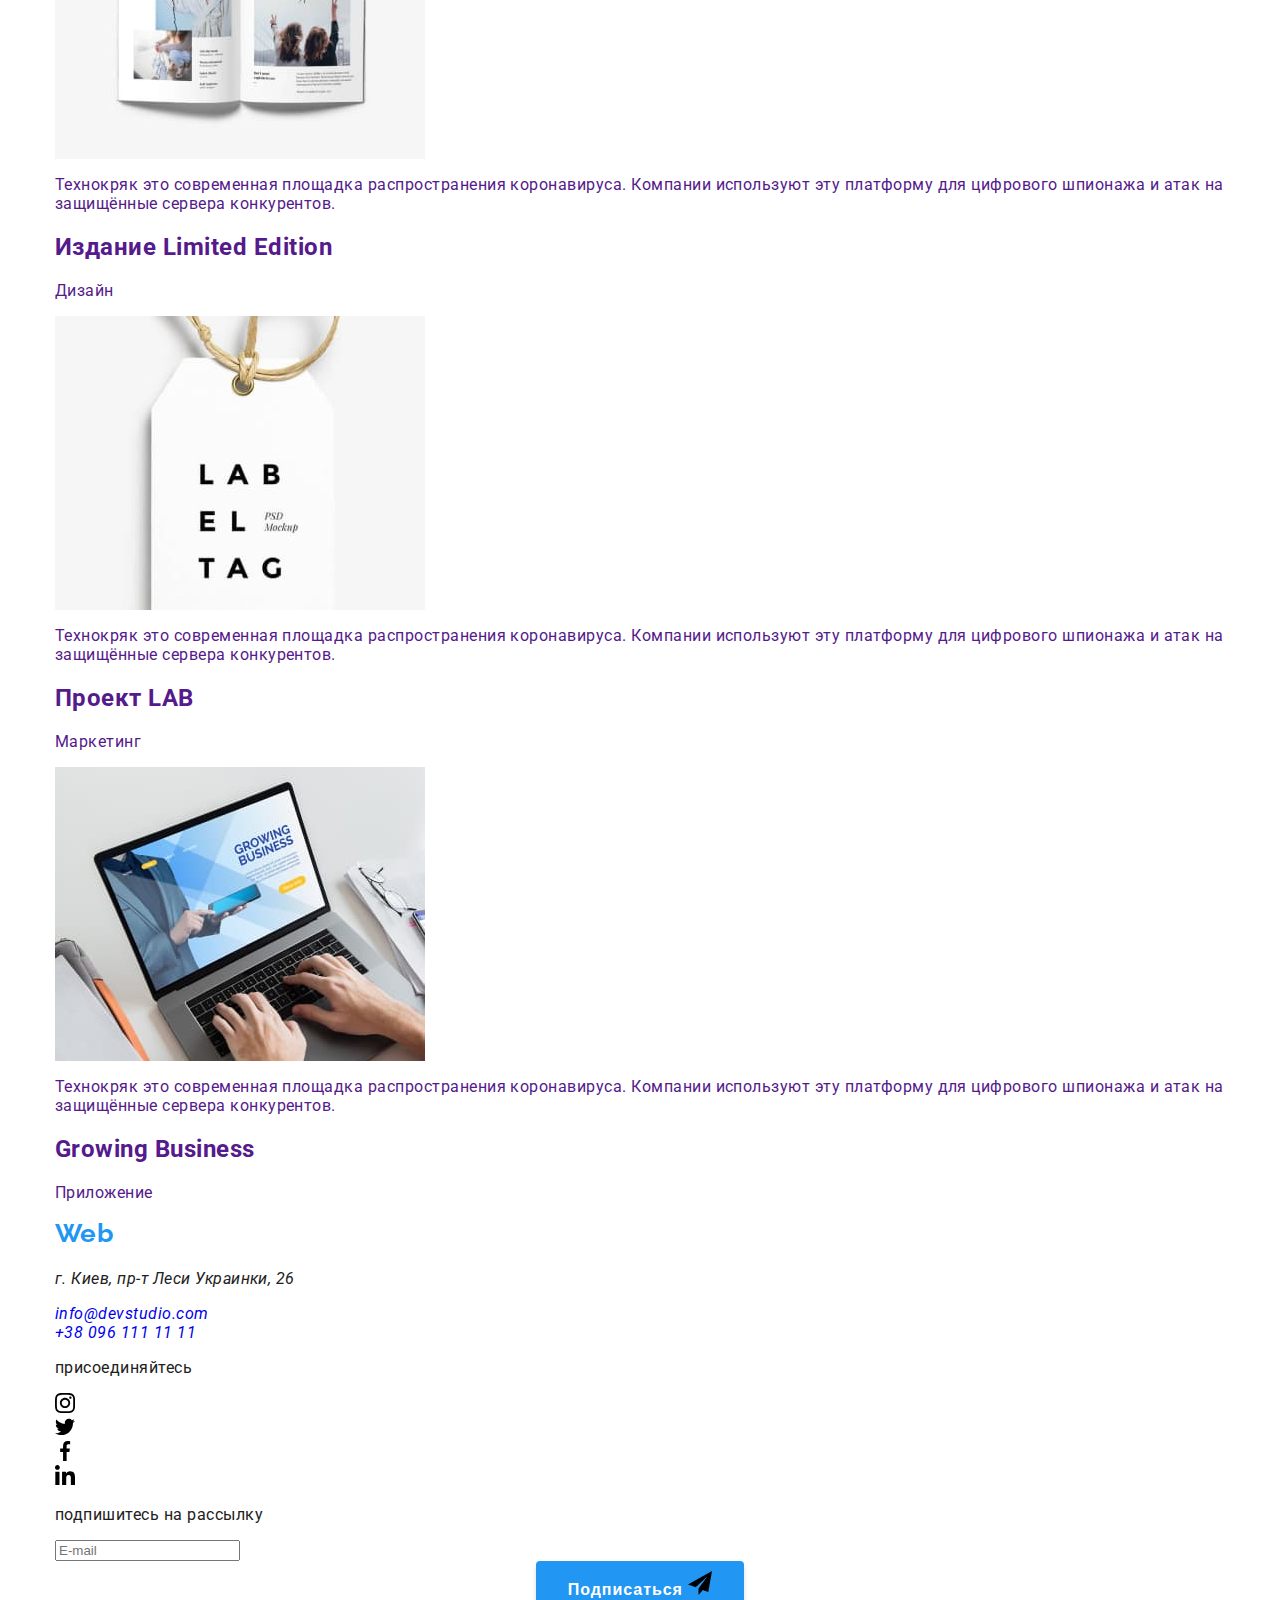
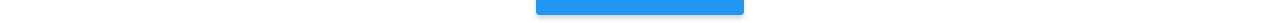
==== commit 631525ac: "Добавляет изменения" ====
--- a/portfolio.html
+++ b/portfolio.html
@@ -16,7 +16,8 @@
       crossorigin="anonymous"
       referrerpolicy="no-referrer"
     />
-    <link rel="stylesheet" href="./css/styles.css" />
+    <!-- <link rel="stylesheet" href="./css/styles.css" /> -->
+    <link rel="stylesheet" href="./css/main.min.css" />
   </head>
 
   <body>
@@ -28,28 +29,35 @@
             <span class="logo-web">Web</span
             ><span class="logo-studio">Studio</span>
           </a>
-
           <ul class="site-nav list">
-            <li class="item"><a href="./index.html" class="link">Студия</a></li>
-            <li class="item">
-              <a href="./portfolio.html" class="link active-link">Портфолио</a>
-            </li>
-            <li class="item"><a href="#address" class="link">Контакты</a></li>
+            <li class="site-nav__item">
+              <a href="./index.html" class="site-nav__link">Студия</a>
+            </li>
+            <li class="site-nav__item">
+              <a
+                href="./portfolio.html"
+                class="site-nav__link site-nav__link--active"
+                >Портфолио</a
+              >
+            </li>
+            <li class="site-nav__item">
+              <a href="#address" class="site-nav__link">Контакты</a>
+            </li>
           </ul>
         </nav>
 
         <ul class="contact list">
-          <li class="item">
-            <a href="mailto:info@devstudio.com" class="contact-link mail"
-              ><svg class="icon-mail" width="16" height="12">
+          <li class="contact__item">
+            <a href="mailto:info@devstudio.com" class="contact__link mail"
+              ><svg class="contact__icon" width="16" height="12">
                 <use href="./images/icon.svg#icon-mail"></use>
               </svg>
               info@devstudio.com</a
             >
           </li>
-          <li class="item">
-            <a href="tel:+380961111111" class="contact-link tel">
-              <svg class="icon-tel" width="10" height="16">
+          <li class="contact__item">
+            <a href="tel:+380961111111" class="contact__link tel">
+              <svg class="contact__icon" width="10" height="16">
                 <use href="./images/icon.svg#icon-tel"></use>
               </svg>
               +38 096 111 11 11</a
@@ -64,240 +72,258 @@
         <div class="container">
           <h1 class="none">Портфолио</h1>
           <ul class="btn-list list">
-            <li class="item">
-              <button type="button" class="button-all">Все</button>
-            </li>
-            <li class="item">
-              <button type="button" class="button-portfolio">Веб-сайты</button>
-            </li>
-            <li class="item">
-              <button type="button" class="button-portfolio">Приложения</button>
-            </li>
-            <li class="item">
-              <button type="button" class="button-portfolio">Дизайн</button>
-            </li>
-            <li class="item">
-              <button type="button" class="button-portfolio">Маркетинг</button>
+            <li class="btn-list__item">
+              <button type="button" class="btn-list__button-all">Все</button>
+            </li>
+            <li class="btn-list__item">
+              <button type="button" class="btn-list__button-portfolio">
+                Веб-сайты
+              </button>
+            </li>
+            <li class="btn-list__item">
+              <button type="button" class="btn-list__button-portfolio">
+                Приложения
+              </button>
+            </li>
+            <li class="btn-list__item">
+              <button type="button" class="btn-list__button-portfolio">
+                Дизайн
+              </button>
+            </li>
+            <li class="btn-list__item">
+              <button type="button" class="btn-list__button-portfolio">
+                Маркетинг
+              </button>
             </li>
           </ul>
 
           <ul class="portfolio-list list">
-            <li class="item">
-              <a class="card-link" href="">
-                <div class="card">
-                  <img
-                    class="card-img"
+            <li class="portfolio-list__item">
+              <a class="portfolio-list__link" href="">
+                <div class="card">
+                  <img
+                    class="card__img"
                     src="./images/portolio/People.jpg"
                     alt=""
                     width="370"
                     height="294"
                   />
-                  <div class="card-overlay">
-                    <p class="card-text">
-                      Технокряк это современная площадка распространения
-                      коронавируса. Компании используют эту платформу для
-                      цифрового шпионажа и атак на защищённые сервера
-                      конкурентов.
-                    </p>
-                  </div>
-                </div>
-                <div class="portfolio-card">
-                  <h2 class="portfolio-title">Технокряк</h2>
-                  <p class="portfolio-text">Веб-сайт</p>
-                </div>
-              </a>
-            </li>
-            <li class="item">
-              <a class="card-link" href="">
-                <div class="card">
-                  <img
+                  <div class="card__overlay">
+                    <p class="card__text">
+                      Технокряк это современная площадка распространения
+                      коронавируса. Компании используют эту платформу для
+                      цифрового шпионажа и атак на защищённые сервера
+                      конкурентов.
+                    </p>
+                  </div>
+                </div>
+                <div class="portfolio-card">
+                  <h2 class="portfolio-card__title">Технокряк</h2>
+                  <p class="portfolio-card__text">Веб-сайт</p>
+                </div>
+              </a>
+            </li>
+            <li class="portfolio-list__item">
+              <a class="portfolio-list__link" href="">
+                <div class="card">
+                  <img
+                    class="card__img"
                     src="./images/portolio/Poster.jpg"
                     alt=""
                     width="370"
                     height="294"
                   />
-                  <div class="card-overlay">
-                    <p class="card-text">
-                      Технокряк это современная площадка распространения
-                      коронавируса. Компании используют эту платформу для
-                      цифрового шпионажа и атак на защищённые сервера
-                      конкурентов.
-                    </p>
-                  </div>
-                </div>
-                <div class="portfolio-card">
-                  <h2 class="portfolio-title">
+                  <div class="card__overlay">
+                    <p class="card__text">
+                      Технокряк это современная площадка распространения
+                      коронавируса. Компании используют эту платформу для
+                      цифрового шпионажа и атак на защищённые сервера
+                      конкурентов.
+                    </p>
+                  </div>
+                </div>
+                <div class="portfolio-card">
+                  <h2 class="portfolio-card__title">
                     Постер New Orlean vs Golden Star
                   </h2>
-                  <p class="portfolio-text">Дизайн</p>
-                </div>
-              </a>
-            </li>
-            <li class="item">
-              <a class="card-link" href="">
-                <div class="card">
-                  <img
+                  <p class="portfolio-card__text">Дизайн</p>
+                </div>
+              </a>
+            </li>
+            <li class="portfolio-list__item">
+              <a class="portfolio-list__link" href="">
+                <div class="card">
+                  <img
+                    class="card__img"
                     src="./images/portolio/Seafood.jpg"
                     alt=""
                     width="370"
                     height="294"
                   />
-                  <div class="card-overlay">
-                    <p class="card-text">
-                      Технокряк это современная площадка распространения
-                      коронавируса. Компании используют эту платформу для
-                      цифрового шпионажа и атак на защищённые сервера
-                      конкурентов.
-                    </p>
-                  </div>
-                </div>
-                <div class="portfolio-card">
-                  <h2 class="portfolio-title">Ресторан Seafood</h2>
-                  <p class="portfolio-text">Приложение</p>
-                </div>
-              </a>
-            </li>
-            <li class="item">
-              <a class="card-link" href="">
-                <div class="card">
-                  <img
+                  <div class="card__overlay">
+                    <p class="card__text">
+                      Технокряк это современная площадка распространения
+                      коронавируса. Компании используют эту платформу для
+                      цифрового шпионажа и атак на защищённые сервера
+                      конкурентов.
+                    </p>
+                  </div>
+                </div>
+                <div class="portfolio-card">
+                  <h2 class="portfolio-card__title">Ресторан Seafood</h2>
+                  <p class="portfolio-card__text">Приложение</p>
+                </div>
+              </a>
+            </li>
+            <li class="portfolio-list__item">
+              <a class="portfolio-list__link" href="">
+                <div class="card">
+                  <img
+                    class="card__img"
                     src="./images/portolio/Headphones.jpg"
                     alt=""
                     width="370"
                     height="294"
                   />
-                  <div class="card-overlay">
-                    <p class="card-text">
-                      Технокряк это современная площадка распространения
-                      коронавируса. Компании используют эту платформу для
-                      цифрового шпионажа и атак на защищённые сервера
-                      конкурентов.
-                    </p>
-                  </div>
-                </div>
-                <div class="portfolio-card">
-                  <h2 class="portfolio-title">Проект Prime</h2>
-                  <p class="portfolio-text">Маркетинг</p>
-                </div>
-              </a>
-            </li>
-            <li class="item">
-              <a class="card-link" href="">
-                <div class="card">
-                  <img
+                  <div class="card__overlay">
+                    <p class="card__text">
+                      Технокряк это современная площадка распространения
+                      коронавируса. Компании используют эту платформу для
+                      цифрового шпионажа и атак на защищённые сервера
+                      конкурентов.
+                    </p>
+                  </div>
+                </div>
+                <div class="portfolio-card">
+                  <h2 class="portfolio-card__title">Проект Prime</h2>
+                  <p class="portfolio-card__text">Маркетинг</p>
+                </div>
+              </a>
+            </li>
+            <li class="portfolio-list__item">
+              <a class="portfolio-list__link" href="">
+                <div class="card">
+                  <img
+                    class="card__img"
                     src="./images/portolio/Boxes.jpg"
                     alt=""
                     width="370"
                     height="294"
                   />
-                  <div class="card-overlay">
-                    <p class="card-text">
-                      Технокряк это современная площадка распространения
-                      коронавируса. Компании используют эту платформу для
-                      цифрового шпионажа и атак на защищённые сервера
-                      конкурентов.
-                    </p>
-                  </div>
-                </div>
-                <div class="portfolio-card">
-                  <h2 class="portfolio-title">Проект Boxes</h2>
-                  <p class="portfolio-text">Приложение</p>
-                </div>
-              </a>
-            </li>
-            <li class="item">
-              <a class="card-link" href="">
-                <div class="card">
-                  <img
+                  <div class="card__overlay">
+                    <p class="card__text">
+                      Технокряк это современная площадка распространения
+                      коронавируса. Компании используют эту платформу для
+                      цифрового шпионажа и атак на защищённые сервера
+                      конкурентов.
+                    </p>
+                  </div>
+                </div>
+                <div class="portfolio-card">
+                  <h2 class="portfolio-card__title">Проект Boxes</h2>
+                  <p class="portfolio-card__text">Приложение</p>
+                </div>
+              </a>
+            </li>
+            <li class="portfolio-list__item">
+              <a class="portfolio-list__link" href="">
+                <div class="card">
+                  <img
+                    class="card__img"
                     src="./images/portolio/Inspiration.jpg"
                     alt=""
                     width="370"
                     height="294"
                   />
-                  <div class="card-overlay">
-                    <p class="card-text">
-                      Технокряк это современная площадка распространения
-                      коронавируса. Компании используют эту платформу для
-                      цифрового шпионажа и атак на защищённые сервера
-                      конкурентов.
-                    </p>
-                  </div>
-                </div>
-                <div class="portfolio-card">
-                  <h2 class="portfolio-title">Inspiration has on Borders</h2>
-                  <p class="portfolio-text">Веб-сайт</p>
-                </div>
-              </a>
-            </li>
-            <li class="item">
-              <a class="card-link" href="">
-                <div class="card">
-                  <img
+                  <div class="card__overlay">
+                    <p class="card__text">
+                      Технокряк это современная площадка распространения
+                      коронавируса. Компании используют эту платформу для
+                      цифрового шпионажа и атак на защищённые сервера
+                      конкурентов.
+                    </p>
+                  </div>
+                </div>
+                <div class="portfolio-card">
+                  <h2 class="portfolio-card__title">
+                    Inspiration has on Borders
+                  </h2>
+                  <p class="portfolio-card__text">Веб-сайт</p>
+                </div>
+              </a>
+            </li>
+            <li class="portfolio-list__item">
+              <a class="portfolio-list__link" href="">
+                <div class="card">
+                  <img
+                    class="card__img"
                     src="./images/portolio/Limited.jpg"
                     alt=""
                     width="370"
                     height="294"
                   />
-                  <div class="card-overlay">
-                    <p class="card-text">
-                      Технокряк это современная площадка распространения
-                      коронавируса. Компании используют эту платформу для
-                      цифрового шпионажа и атак на защищённые сервера
-                      конкурентов.
-                    </p>
-                  </div>
-                </div>
-                <div class="portfolio-card">
-                  <h2 class="portfolio-title">Издание Limited Edition</h2>
-                  <p class="portfolio-text">Дизайн</p>
-                </div>
-              </a>
-            </li>
-            <li class="item">
-              <a class="card-link" href="">
-                <div class="card">
-                  <img
+                  <div class="card__overlay">
+                    <p class="card__text">
+                      Технокряк это современная площадка распространения
+                      коронавируса. Компании используют эту платформу для
+                      цифрового шпионажа и атак на защищённые сервера
+                      конкурентов.
+                    </p>
+                  </div>
+                </div>
+                <div class="portfolio-card">
+                  <h2 class="portfolio-card__title">Издание Limited Edition</h2>
+                  <p class="portfolio-card__text">Дизайн</p>
+                </div>
+              </a>
+            </li>
+            <li class="portfolio-list__item">
+              <a class="portfolio-list__link" href="">
+                <div class="card">
+                  <img
+                    class="card__img"
                     src="./images/portolio/LAB.jpg"
                     alt=""
                     width="370"
                     height="294"
                   />
-                  <div class="card-overlay">
-                    <p class="card-text">
-                      Технокряк это современная площадка распространения
-                      коронавируса. Компании используют эту платформу для
-                      цифрового шпионажа и атак на защищённые сервера
-                      конкурентов.
-                    </p>
-                  </div>
-                </div>
-                <div class="portfolio-card">
-                  <h2 class="portfolio-title">Проект LAB</h2>
-                  <p class="portfolio-text">Маркетинг</p>
-                </div>
-              </a>
-            </li>
-            <li class="item">
-              <a class="card-link" href="">
-                <div class="card">
-                  <img
+                  <div class="card__overlay">
+                    <p class="card__text">
+                      Технокряк это современная площадка распространения
+                      коронавируса. Компании используют эту платформу для
+                      цифрового шпионажа и атак на защищённые сервера
+                      конкурентов.
+                    </p>
+                  </div>
+                </div>
+                <div class="portfolio-card">
+                  <h2 class="portfolio-card__title">Проект LAB</h2>
+                  <p class="portfolio-card__text">Маркетинг</p>
+                </div>
+              </a>
+            </li>
+            <li class="portfolio-list__item">
+              <a class="portfolio-list__link" href="">
+                <div class="card">
+                  <img
+                    class="card__img"
                     src="./images/portolio/Growing.jpg"
                     alt=""
                     width="370"
                     height="294"
                   />
-                  <div class="card-overlay">
-                    <p class="card-text">
-                      Технокряк это современная площадка распространения
-                      коронавируса. Компании используют эту платформу для
-                      цифрового шпионажа и атак на защищённые сервера
-                      конкурентов.
-                    </p>
-                  </div>
-                </div>
-                <div class="portfolio-card">
-                  <h2 class="portfolio-title">Growing Business</h2>
-                  <p class="portfolio-text">Приложение</p>
+                  <div class="card__overlay">
+                    <p class="card__text">
+                      Технокряк это современная площадка распространения
+                      коронавируса. Компании используют эту платформу для
+                      цифрового шпионажа и атак на защищённые сервера
+                      конкурентов.
+                    </p>
+                  </div>
+                </div>
+                <div class="portfolio-card">
+                  <h2 class="portfolio-card__title">Growing Business</h2>
+                  <p class="portfolio-card__text">Приложение</p>
                 </div>
               </a>
             </li>
@@ -307,23 +333,23 @@
     </main>
 
     <!-- Футер -->
-    <footer class="footer">
+    <footer class="page-footer">
       <div class="container">
         <div class="footer-address">
           <a href="./index.html" class="logotip">
             <span class="logo-web">Web</span
-            ><span class="logo-studio white-color">Studio</span>
+            ><span class="logo-studio logo-studio--white">Studio</span>
           </a>
           <address class="address">
-            <p class="town">г. Киев, пр-т Леси Украинки, 26</p>
+            <p class="address__town">г. Киев, пр-т Леси Украинки, 26</p>
             <ul class="footer-list list">
-              <li class="item">
-                <a href="mailto:info@devstudio.com" class="footer-link">
+              <li class="footer-list__item">
+                <a href="mailto:info@devstudio.com" class="footer-list__link">
                   info@devstudio.com</a
                 >
               </li>
-              <li class="item">
-                <a href="tel:+380961111111" class="footer-link"
+              <li class="footer-list__item">
+                <a href="tel:+380961111111" class="footer-list__link"
                   >+38 096 111 11 11</a
                 >
               </li>
@@ -331,32 +357,32 @@
           </address>
         </div>
         <div class="footer-social">
-          <p class="footer-title">присоединяйтесь</p>
+          <p class="footer__title">присоединяйтесь</p>
           <ul class="footer-social-list list">
-            <li class="item">
-              <a href="" class="footer-social-link">
-                <svg class="footer-icon-insta" width="20" height="20">
+            <li class="footer-social-list__item">
+              <a href="" class="footer-social-list__link">
+                <svg class="" width="20" height="20">
                   <use href="./images/icon.svg#icon-instagram"></use>
                 </svg>
               </a>
             </li>
-            <li class="item">
-              <a href="" class="footer-social-link">
-                <svg class="footer-icon-twitter" width="20" height="20">
+            <li class="footer-social-list__item">
+              <a href="" class="footer-social-list__link">
+                <svg class="" width="20" height="20">
                   <use href="./images/icon.svg#icon-twitter"></use>
                 </svg>
               </a>
             </li>
-            <li class="item">
-              <a href="" class="footer-social-link">
-                <svg class="footer-icon-fb" width="20" height="20">
+            <li class="footer-social-list__item">
+              <a href="" class="footer-social-list__link">
+                <svg class="" width="20" height="20">
                   <use href="./images/icon.svg#icon-facebook"></use>
                 </svg>
               </a>
             </li>
-            <li class="item">
-              <a href="" class="footer-social-link">
-                <svg class="footer-icon-linkedin" width="20" height="20">
+            <li class="footer-social-list__item">
+              <a href="" class="footer-social-list__link">
+                <svg class="" width="20" height="20">
                   <use href="./images/icon.svg#icon-linkedin"></use>
                 </svg>
               </a>
@@ -365,17 +391,17 @@
         </div>
 
         <form class="subscribe">
-          <p class="footer-title">подпишитесь на рассылку</p>
-          <div class="form">
+          <p class="footer__title">подпишитесь на рассылку</p>
+          <div class="subscribe__form">
             <input
-              class="input-mail"
+              class="subscribe__input-mail"
               type="email"
               name="mail"
               placeholder="E-mail"
             />
             <button class="button" type="submit">
               Подписаться
-              <svg class="send-icon" width="24" height="24">
+              <svg class="subscribe__icon" width="24" height="24">
                 <use href="./images/icons.svg/send.svg#icon-icon-send"></use>
               </svg>
             </button>
--- a/css/styles.css
+++ b/css/styles.css
@@ -1,361 +1,3 @@
-/* цвет основного текста  #757575 */
-/* вторичный цвет текста  #212121;
- */
-/* белый #FFFFFF  */
-/* акцент c #2196F3*/
-/* вторичный цвет фона #2196F3; */
-
-html {
-  box-sizing: border-box;
-}
-
-*,
-*::before,
-*::after {
-  box-sizing: inherit;
-}
-
-:root {
-  --primary-text-color: #757575;
-  --title-text-color: #212121;
-  --accent-color: #2196f3;
-  --primary-white-color: #ffffff;
-  --primary-black-color: #000000;
-  --bgd-color: #2f303a;
-  --grey-color: #f5f4fa;
-  --klients-fill: #afb1b8;
-}
-
-body {
-  background-color: var(--primary-white-color);
-  font-family: 'Roboto', sans-serif;
-  color: var(--title-text-color);
-  letter-spacing: 0.03em;
-}
-
-.container {
-  width: 1200px;
-  padding: 0 15px;
-  margin:0 auto;
-}
-
-.list {
-  padding: 0;
-  margin: 0;
-  list-style: none;
-}
-
-img {
-  display: block;
-  max-width: 100%;
-  height: auto;
-}
-
-a {
-  text-decoration: none;
-}
-
-/* Header */
-
-.page-header {
-  border: 1px solid #ececec;
-}
-
-/* logo */
-
-.logo-web {
-  color: var(--accent-color);
-}
-
-.logo-studio {
-  color: var(--primary-black-color);
-}
-
-.logo-studio.white-color {
-  color: var(--primary-white-color);
-}
-
-.logo {
-  font-family: 'Raleway', sans-serif;
-  font-weight: 700;
-  font-size: 26px;
-  line-height: 1.19;
-  padding-top: 24px;
-  padding-bottom: 25px;
-}
-
-.logo:hover,
-.logotip:hover {
-  color: var(--accent-color);
-  transition: color 250ms cubic-bezier(0.4, 0, 0.2, 1);
-}
-
-/* Nav */
-
-.main-nav,
-.nav {
-  display: flex;
-  align-items: center;
-}
-
-.site-nav {
-  display: flex;
-  margin-top: 0;
-  margin-bottom: 0;
-  margin-left: 93px;
-  padding: 0;
-}
-
-.site-nav .item + .item {
-  margin-left: 50px;
-}
-
-/*.site-nav .site-nav-li {
-  margin-right: 50px;
-}
-
-.site-nav .site-nav-li:last-child {
-  margin-right: 0;
-}*/
-
-/*.site-nav .site-nav-li:not(:last-child) {
-  margin-right: 50px
-}*/
-
-.site-nav .link {
-  position: relative;
-  display: block;
-  font-weight: 500;
-  font-size: 14px;
-  line-height: 1.14;
-  letter-spacing: 0.02em;
-  padding-top: 32px;
-  padding-bottom: 32px;
-  transition: color 250ms cubic-bezier(0.4, 0, 0.2, 1);
-}
-
-/* Contact */
-
-.contact {
-  display: flex;
-  margin: 0;
-  padding: 0;
-  margin-left: auto;
-}
-
-.contact .item {
-  display: flex;
-  align-items: center;
-}
-
-.contact .item + .item {
-  margin-left: 50px;
-}
-
-.contact .contact-link {
-  display: flex;
-  align-items: center;
-  color: var(--primary-text-color);
-  fill: var(--primary-text-color);
-
-  font-weight: 500;
-  font-size: 14px;
-  line-height: 1.14;
-  letter-spacing: 0.02em;
-
-  padding-top: 32px;
-  padding-bottom: 32px;
-  transition: color 250ms cubic-bezier(0.4, 0, 0.2, 1),
-    fill 250ms cubic-bezier(0.4, 0, 0.2, 1);
-}
-
-.site-nav .link:hover,
-.site-nav .link:focus,
-.contact .contact-link:hover,
-.contact .contact-link:focus,
-.site-nav .active-link {
-  color: var(--accent-color);
-  fill: var(--accent-color);
-}
-
-.link.active-link::after {
-  position: absolute;
-  content: '';
-  width: 100%;
-  height: 4px;
-  bottom: -1px;
-  left: 0;
-  background: var(--accent-color);
-  border-radius: 2px;
-}
-
-.icon-mail,
-.icon-tel {
-  margin-right: 10px;
-}
-
-/* .mail::before {
-  display: inline-flex;
-  content: '';
-  width: 16px;
-  height: 12px;
-  margin-right: 10px;
-  background: var(--primary-white-color);
-  background-image: url(../images/icons.svg/mail.svg);
-  background-size: contain;
-  background-repeat: no-repeat;
-} */
-
-/* .tel::before {
-  display: inline-flex;
-  content: '';
-  width: 10px;
-  height: 16px;
-  margin-right: 10px;
-  background: var(--primary-white-color);
-  background-image: url(../images/icons.svg/tel.svg);
-  background-size: contain;
-  background-repeat: no-repeat; } */
-
-.link {
-  color: var(--title-text-color);
-}
-
-/* Hero */
-
-.hero {
-  background-image: linear-gradient(
-      to right,
-      rgba(47, 48, 58, 0.4),
-      rgba(47, 48, 58, 0.4)
-    ),
-    url('../images/hero.jpg');
-  background-color: var(--bgd-color);
-  background-repeat: no-repeat;
-  background-position: center;
-  background-size: cover;
-
-  max-width: 1600px;
-  height: 600px;
-  text-align: center;
-
-  padding-top: 200px;
-  padding-bottom: 200px;
-  margin-left: auto;
-  margin-right: auto;
-}
-
-.hero-title {
-  color: var(--primary-white-color);
-  font-weight: 900;
-  font-size: 44px;
-  line-height: 1.36;
-  letter-spacing: 0.06em;
-  text-transform: uppercase;
-
-  width: 696px;
-  margin-top: 0;
-  margin-bottom: 30px;
-  margin-left: auto;
-  margin-right: auto;
-}
-
-/* Button */
-
-.button {
-  display: block;
-  color: var(--primary-white-color);
-  background-color: var(--accent-color);
-  font-weight: 700;
-  font-size: 16px;
-  line-height: 1.87;
-  text-align: center;
-  letter-spacing: 0.06em;
-  cursor: pointer;
-  border-radius: 4px;
-  border: 0;
-  box-shadow: 0px 4px 4px rgba(0, 0, 0, 0.15);
-  padding: 10px 32px;
-  margin: 0 auto;
-  min-width: 200px;
-  transition: background-color 250ms cubic-bezier(0.4, 0, 0.2, 1);
-}
-
-.button-modal {
-  position: absolute;
-  top: 8px;
-  right: 8px;
-  padding: 0;
-
-  width: 30px;
-  height: 30px;
-
-  display: flex;
-  justify-content: center;
-  align-items: center;
-
-  background: var(--primary-white-color);
-  border: 1px solid rgba(0, 0, 0, 0.1);
-  border-radius: 50%;
-}
-
-.button-modal:hover,
-.button-modal:focus {
-  cursor: pointer;
-  transition: background-color 250ms cubic-bezier(0.4, 0, 0.2, 1);
-}
-
-.cross-icon {
-  fill: currentColor;
-  transition: fill 250ms cubic-bezier(0.4, 0, 0.2, 1);
-}
-
-.cross-icon:hover,
-.cross-icon:focus {
-  fill: var(--accent-color);
-}
-
-.button-portfolio {
-  display: block;
-  background-color: var(--grey-color);
-  font-weight: 500;
-  font-size: 16px;
-  line-height: 1.62;
-  text-align: center;
-  cursor: pointer;
-  outline: none;
-  border: 0;
-  border-radius: 4px;
-  padding: 6px 22px;
-}
-
-.button-all {
-  display: block;
-  color: var(--primary-white-color);
-  background-color: var(--accent-color);
-  font-weight: 500;
-  font-size: 16px;
-  line-height: 1.62;
-  text-align: center;
-  outline: none;
-  border: 0;
-  border-radius: 4px;
-  padding: 6px 22px;
-}
-
-.button-all:hover,
-.button-all:focus,
-.button-portfolio:hover,
-.button-portfolio:focus {
-  color: var(--primary-white-color);
-  background-color: var(--accent-color);
-  outline: none;
-  border: 0;
-  box-shadow: 0px 3px 1px rgba(0, 0, 0, 0.1), 0px 1px 2px rgba(0, 0, 0, 0.08),
-    0px 2px 2px rgba(0, 0, 0, 0.12);
-  transition: background-color 250ms cubic-bezier(0.4, 0, 0.2, 1);
-}
-
 /* Section */
 
 .section {
@@ -367,7 +9,7 @@
   background-color: var(--grey-color);
 }
 
-.section-title {
+.section__title {
   font-weight: 700;
   font-size: 36px;
   line-height: 1.16;
@@ -384,163 +26,23 @@
   display: none;
 }
 
-/* Portflio */
-
-.btn-list {
-  display: flex;
-  margin-bottom: 50px;
-  justify-content: center;
-}
-
-.btn-list .item:hover,
-.btn-list .item:focus {
-  box-shadow: 0px 3px 1px rgba(0, 0, 0, 0.1), 0px 1px 2px rgba(0, 0, 0, 0.08),
-    0px 2px 2px rgba(0, 0, 0, 0.12);
-  cursor: pointer;
-  transition: background-color 250ms cubic-bezier(0.4, 0, 0.2, 1),
-    box-shadow 250ms cubic-bezier(0.4, 0, 0.2, 1);
-}
-
-.btn-list .item + .item {
-  margin-left: 8px;
-}
-
-.portfolio-list {
-  display: flex;
-  flex-wrap: wrap;
-}
-
-.portfolio-list .item {
-  width: 370px;
-  margin-right: 30px;
-  margin-bottom: 30px;
-  border: 1px solid #eeeeee;
-}
-
-.portfolio-list .item:nth-child(3n) {
-  margin-right: 0;
-}
-
-.portfolio-list .item:nth-last-child(-n + 3) {
-  margin-bottom: 0;
-}
-
-.portfolio-list .item:hover,
-.portfolio-list .item:focus {
-  box-shadow: 0px 1px 1px rgba(0, 0, 0, 0.12), 0px 4px 4px rgba(0, 0, 0, 0.06),
-    1px 4px 6px rgba(0, 0, 0, 0.16);
-  cursor: pointer;
-  transition: box-shadow 250ms cubic-bezier(0.4, 0, 0.2, 1);
-}
-
-.portfolio-list .card-link {
-  display: block;
-  color: var(--primary-text-color);
-  transition: box-shadow 250ms cubic-bezier(0.4, 0, 0.2, 1);
-}
-
-.portfolio-list .card-link:hover,
-.portfolio-list .card-link:focus {
-  box-shadow: 0px 1px 1px rgba(0, 0, 0, 0.12), 0px 4px 4px rgba(0, 0, 0, 0.06),
-    1px 4px 6px rgba(0, 0, 0, 0.16);
-  transition: box-shadow 250ms cubic-bezier(0.4, 0, 0.2, 1);
-}
-
-/* Альтернатива */
-
-/* .portfolio-list .item:nth-child(3n) {
-  margin-right: 30px;
-} */
-
-/* .portfolio-list .item:not(:nth-last-child(-n+3)) {
-  margin-bottom: 30px;
-} */
-
-/* .portfolio-list .item {
-  width: calc((100% - 60px)/3);
-  margin-right: 30px;
-} */
-
-.portfolio-list .card {
-  position: relative;
-  overflow: hidden;
-}
-
-.portfolio-list .card-img {
-  display: block;
-}
-
-.portfolio-list .card-overlay {
-  position: absolute;
-  z-index: 1;
-  display: flex;
-  align-items: center;
-
-  width: 100%;
-  height: 294px;
-
-  background: var(--accent-color);
-  padding: 24px;
-
-  transition: transform 250ms cubic-bezier(0.4, 0, 0.2, 1);
-}
-
-.portfolio-list .card-link:hover .card-overlay,
-.portfolio-list .card-link:focus .card-overlay {
-  transform: translateY(-100%);
-  transition: background-color 250ms cubic-bezier(0.4, 0, 0.2, 1),
-    transform 250ms cubic-bezier(0.4, 0, 0.2, 1);
-}
-
-.portfolio-list .card-text {
-  font-size: 18px;
-  line-height: 1.556;
-  color: var(--primary-white-color);
+/* Features */
+
+.feature-list {
+  display: flex;
   margin: 0;
   padding: 0;
-  bottom: 0;
-}
-
-.portfolio-list .portfolio-card {
-  padding: 20px 24px;
-  border: 1px solid #eeeeee;
-}
-
-.portfolio-title {
-  font-weight: 700;
-  font-size: 18px;
-  line-height: 2;
-  letter-spacing: 0.06em;
-  margin-top: 0;
-  margin-bottom: 4px;
-  color: var(--title-text-color);
-}
-
-.portfolio-text {
-  color: var(--primary-text-color);
-  font-size: 16px;
-  line-height: 1.87;
-  margin-top: 0;
-  margin-bottom: 0;
-}
-
-/* Features */
-
-.feature-list {
-  display: flex;
-  margin: 0;
-  padding: 0;
-}
-
-.feature-list .item {
+}
+
+.feature-list__item {
   width: 270px;
 }
 
-.feature-list .item + .item {
+.feature-list__item + .feature-list__item {
   margin-left: 30px;
 }
 
-.feature-list .item::before {
+.feature-list__item::before {
   display: block;
   content: '';
   /* width: 270px; */
@@ -550,31 +52,31 @@
   margin-bottom: 30px;
 }
 
-.feature-list .item:nth-child(1):before {
+.feature-list__item:nth-child(1):before {
   background-image: url(../images/icons.svg/antenna\ 1.svg);
   background-repeat: no-repeat;
   background-position: center;
 }
 
-.feature-list .item:nth-child(2):before {
+.feature-list__item:nth-child(2):before {
   background-image: url(../images/icons.svg/clock\ 1.svg);
   background-repeat: no-repeat;
   background-position: center;
 }
 
-.feature-list .item:nth-child(3):before {
+.feature-list__item:nth-child(3):before {
   background-image: url(../images/icons.svg/diagram\ 1.svg);
   background-repeat: no-repeat;
   background-position: center;
 }
 
-.feature-list .item:nth-child(4):before {
+.feature-list__item:nth-child(4):before {
   background-image: url(../images/icons.svg/astronaut\ 1.svg);
   background-repeat: no-repeat;
   background-position: center;
 }
 
-.feature-list .title {
+.feature-list__title {
   font-weight: 700;
   font-size: 14px;
   line-height: 1.14;
@@ -583,7 +85,7 @@
   margin-bottom: 10px;
 }
 
-.feature-list .text {
+.feature-list__text {
   color: var(--primary-text-color);
   font-size: 14px;
   line-height: 1.71;
@@ -597,11 +99,15 @@
   position: relative;
 }
 
-.job-list .item {
+.job-list__item {
   position: relative;
 }
 
-.job-list .text-action {
+.job-list__item + .job-list__item {
+  margin-left: 30px;
+}
+
+.job-list__text {
   position: absolute;
   margin: 0;
   padding: 0;
@@ -624,28 +130,24 @@
   color: var(--primary-white-color);
 }
 
-.job-list .item + .item {
-  margin-left: 30px;
-}
-
 /* Team */
 
 .team-list {
   display: flex;
 }
 
-.team-list .item {
+.team-list__item {
   background: var(--primary-white-color);
   box-shadow: 0px 1px 3px rgba(0, 0, 0, 0.12), 0px 1px 1px rgba(0, 0, 0, 0.14),
     0px 2px 1px rgba(0, 0, 0, 0.2);
   border-radius: 0px 0px 4px 4px;
 }
 
-.team-list .item + .item {
+.team-list__item + .team-list__item {
   margin-left: 30px;
 }
 
-.team-list .card {
+.team-list__card {
   font-weight: 500;
   font-size: 16px;
   line-height: 1.19;
@@ -658,13 +160,13 @@
   padding-right: 32px;
 }
 
-.team-list .title {
+.team-list__title {
   margin-top: 0;
   margin-bottom: 10px;
   padding: 0;
 }
 
-.team-list .text {
+.team-list__text {
   color: var(--primary-text-color);
   margin-top: 0;
   margin-bottom: 10px;
@@ -675,7 +177,7 @@
   display: flex;
 }
 
-.social-networks .item {
+.social-networks__item {
   /* display: inline-flex;
   align-items: center;
   width: 44px;
@@ -688,11 +190,11 @@
   box-shadow: none;
 }
 
-.social-networks .item + .item {
+.social-networks__item + .social-networks__item {
   margin-left: 10px;
 }
 
-.social-networks .social-link {
+.social-networks__link {
   display: inline-flex;
   justify-content: center;
   align-items: center;
@@ -705,8 +207,8 @@
   fill: var(--klients-fill);
 }
 
-.social-networks .social-link:hover,
-.social-networks .social-link:focus {
+.social-networks__link:hover,
+.social-networks__link:focus {
   fill: var(--primary-white-color);
   background: var(--accent-color);
   cursor: pointer;
@@ -757,7 +259,7 @@
   display: flex;
 }
 
-.company-list .item {
+.company-list__item {
   display: inline-flex;
   align-items: center;
   justify-content: center;
@@ -765,11 +267,11 @@
   outline: none;
 }
 
-.company-list .item + .item {
+.company-list__item + .company-list__item {
   margin-left: 30px;
 }
 
-.company-list .company-link {
+.company-list__link {
   fill: var(--klients-fill);
   /* padding: 16px 32px; */
   display: flex;
@@ -784,8 +286,8 @@
     border-color 250ms cubic-bezier(0.4, 0, 0.2, 1);
 }
 
-.company-list .company-link:hover,
-.company-list .company-link:focus {
+.company-list__link:hover,
+.company-list__link:focus {
   fill: var(--accent-color);
   border: 1px solid var(--accent-color);
   transition: fill 250ms cubic-bezier(0.4, 0, 0.2, 1),
@@ -835,13 +337,13 @@
 
 /* Footer */
 
-.footer {
+.page-footer {
   background-color: var(--bgd-color);
   padding-top: 60px;
   padding-bottom: 60px;
 }
 
-.footer .container {
+.page-footer .container {
   display: flex;
   align-items: baseline;
 }
@@ -850,20 +352,11 @@
   margin-right: 70px;
 }
 
-.logotip {
-  display: block;
-  font-family: 'Raleway', sans-serif;
-  font-weight: 700;
-  font-size: 26px;
-  line-height: 1.19;
-  margin-bottom: 20px;
-}
-
 .address {
   font-style: inherit;
 }
 
-.address .town {
+.address__town {
   color: var(--primary-white-color);
   font-size: 14px;
   line-height: 1.71;
@@ -871,23 +364,28 @@
   margin-bottom: 9px;
 }
 
-.address .footer-link {
+.footer-list__item + .footer-list__item {
+  margin-top: 9px;
+}
+
+.footer-list__link {
   color: rgba(255, 255, 255, 0.6);
   font-size: 14px;
   line-height: 1.71;
 }
 
-.address .footer-link:hover,
-.address .footer-link:focus {
+.footer-list__link:hover,
+.footer-list__link:focus {
   color: var(--accent-color);
   transition: color 250ms cubic-bezier(0.4, 0, 0.2, 1);
 }
 
-.footer-list .item + .item {
-  margin-top: 9px;
-}
-
-.footer-title {
+.footer-social {
+  width: 206px;
+  margin-right: 93px;
+}
+
+.footer__title {
   color: var(--primary-white-color);
   font-weight: 700;
   font-size: 14px;
@@ -902,11 +400,6 @@
   display: flex;
 }
 
-.footer-social {
-  width: 206px;
-  margin-right: 93px;
-}
-
 /* .footer-social-list .item {
   width: 44px;
   height: 44px;
@@ -916,11 +409,11 @@
   border-radius: 50%;
 } */
 
-.footer-social-list .item + .item {
+.footer-social-list__item + .footer-social-list__item {
   margin-left: 10px;
 }
 
-.footer-social-list .footer-social-link {
+.footer-social-list__link {
   display: inline-flex;
   justify-content: center;
   align-items: center;
@@ -933,8 +426,8 @@
   background: rgba(255, 255, 255, 0.1);
 }
 
-.footer-social-list .footer-social-link:hover,
-.footer-social-list .footer-social-link:focus {
+.footer-social-list__link:hover,
+.footer-social-list__link:focus {
   background: var(--accent-color);
   transition: background-color 250ms cubic-bezier(0.4, 0, 0.2, 1);
 }
@@ -966,11 +459,11 @@
   /* margin-left: 93px; */
 }
 
-.subscribe .form {
-  display: flex;
-}
-
-.subscribe .input-mail {
+.subscribe__form {
+  display: flex;
+}
+
+.subscribe__input-mail {
   width: 358px;
   height: 50px;
   padding: 15px 16px;
@@ -988,7 +481,7 @@
   border-radius: 4px;
 }
 
-.subscribe .input-mail::placeholder {
+.subscribe__input-mail::placeholder {
   color: rgba(255, 255, 255, 0.6);
 }
 
@@ -996,11 +489,151 @@
   display: flex;
 }
 
-.send-icon {
+.subscribe__icon {
   fill: currentColor;
   width: 24px;
   height: 24px;
   margin-left: 10px;
+}
+
+/* Portfolio */
+
+.btn-list {
+  display: flex;
+  margin-bottom: 50px;
+  justify-content: center;
+}
+
+.btn-list__item:hover,
+.btn-list__item:focus {
+  box-shadow: 0px 3px 1px rgba(0, 0, 0, 0.1), 0px 1px 2px rgba(0, 0, 0, 0.08),
+    0px 2px 2px rgba(0, 0, 0, 0.12);
+  cursor: pointer;
+  transition: background-color 250ms cubic-bezier(0.4, 0, 0.2, 1),
+    box-shadow 250ms cubic-bezier(0.4, 0, 0.2, 1);
+}
+
+.btn-list__item + .btn-list__item {
+  margin-left: 8px;
+}
+
+.portfolio-list {
+  display: flex;
+  flex-wrap: wrap;
+}
+
+.portfolio-list__item {
+  width: 370px;
+  margin-right: 30px;
+  margin-bottom: 30px;
+  border: 1px solid #eeeeee;
+}
+
+.portfolio-list__item:nth-child(3n) {
+  margin-right: 0;
+}
+
+.portfolio-list__item:nth-last-child(-n + 3) {
+  margin-bottom: 0;
+}
+
+.portfolio-list__item:hover,
+.portfolio-list__item:focus {
+  box-shadow: 0px 1px 1px rgba(0, 0, 0, 0.12), 0px 4px 4px rgba(0, 0, 0, 0.06),
+    1px 4px 6px rgba(0, 0, 0, 0.16);
+  cursor: pointer;
+  transition: box-shadow 250ms cubic-bezier(0.4, 0, 0.2, 1);
+}
+
+.portfolio-list__link {
+  display: block;
+  color: var(--primary-text-color);
+  transition: box-shadow 250ms cubic-bezier(0.4, 0, 0.2, 1);
+}
+
+.portfolio-list__link:hover,
+.portfolio-list__link:focus {
+  box-shadow: 0px 1px 1px rgba(0, 0, 0, 0.12), 0px 4px 4px rgba(0, 0, 0, 0.06),
+    1px 4px 6px rgba(0, 0, 0, 0.16);
+  transition: box-shadow 250ms cubic-bezier(0.4, 0, 0.2, 1);
+}
+
+/* Альтернатива */
+
+/* .portfolio-list .item:nth-child(3n) {
+  margin-right: 30px;
+} */
+
+/* .portfolio-list .item:not(:nth-last-child(-n+3)) {
+  margin-bottom: 30px;
+} */
+
+/* .portfolio-list .item {
+  width: calc((100% - 60px)/3);
+  margin-right: 30px;
+} */
+
+.portfolio-list .card {
+  position: relative;
+  overflow: hidden;
+}
+
+.card__img {
+  display: block;
+}
+
+.card__overlay {
+  position: absolute;
+  z-index: 1;
+  display: flex;
+  align-items: center;
+
+  width: 100%;
+  height: 294px;
+
+  background: var(--accent-color);
+  padding: 24px;
+
+  transition: transform 250ms cubic-bezier(0.4, 0, 0.2, 1);
+}
+
+.portfolio-list__link:hover .card__overlay,
+.portfolio-list__link:focus .card__overlay {
+  transform: translateY(-100%);
+  transition: background-color 250ms cubic-bezier(0.4, 0, 0.2, 1),
+    transform 250ms cubic-bezier(0.4, 0, 0.2, 1);
+}
+
+.card__text {
+  font-size: 18px;
+  line-height: 1.556;
+  color: var(--primary-white-color);
+  margin: 0;
+  padding: 0;
+  bottom: 0;
+}
+
+.portfolio-list .portfolio-card {
+  padding: 20px 24px;
+  border: 1px solid #eeeeee;
+}
+
+.portfolio-card__title {
+  font-weight: 700;
+  font-size: 18px;
+  line-height: 2;
+  letter-spacing: 0.06em;
+  margin-top: 0;
+  margin-bottom: 4px;
+  color: var(--title-text-color);
+}
+
+.portfolio-card__text {
+  color: var(--primary-text-color);
+  font-size: 16px;
+  line-height: 1.87;
+  margin-top: 0;
+  margin-bottom: 0;
 }
 
 /* Backdrop */
@@ -1046,7 +679,7 @@
 
 /* Form styles */
 
-.caption-form {
+.form__caption {
   color: var(--title-text-color);
   font-weight: 700;
   font-size: 20px;
@@ -1057,13 +690,13 @@
   margin-bottom: 12px;
 }
 
-.label-form {
+.form__label {
   display: flex;
   flex-direction: column;
   margin-bottom: 10px;
 }
 
-.text-form {
+.form__text {
   color: var(--primary-text-color);
   font-size: 12px;
   line-height: 1.16;
@@ -1071,12 +704,12 @@
   margin-bottom: 4px;
 }
 
-.field-form {
+.form__field {
   display: flex;
   position: relative;
 }
 
-.input-form {
+.form__input {
   width: 100%;
   height: 40px;
   padding-left: 42px;
@@ -1089,7 +722,7 @@
   transition: border-color 250ms cubic-bezier(0.4, 0, 0.2, 1);
 }
 
-.icon-form {
+.form__icon {
   position: absolute;
 
   left: 12px;
@@ -1100,7 +733,7 @@
   transition: color 250ms cubic-bezier(0.4, 0, 0.2, 1);
 }
 
-.comment {
+.form__comment {
   width: 100%;
   height: 120px;
   padding: 12px 16px;
@@ -1113,27 +746,21 @@
   resize: none;
 }
 
-.input-form:focus,
-.comment:focus {
+.form__input:focus,
+.form__comment:focus {
   outline: none;
   border-color: var(--accent-color);
 }
 
-.input-form:focus + .icon-form {
+.form__input:focus + .form__icon {
   color: var(--accent-color);
 }
 
-.comment:placeholder-shown {
+.form__comment:placeholder-shown {
   color: rgba(117, 117, 117, 0.5);
 }
 
-.check-form {
-  display: inline-flex;
-  margin-right: 7px;
-  cursor: pointer;
-}
-
-.agree-form {
+.form__agree {
   display: flex;
   align-items: center;
   justify-content: center;
@@ -1142,10 +769,15 @@
   line-height: 1.71;
   letter-spacing: 0.03em;
   color: var(--primary-text-color);
-  
-}
-
-.check-icon {
+}
+
+.form__check {
+  display: inline-flex;
+  margin-right: 7px;
+  cursor: pointer;
+}
+
+.form__check-icon {
   width: 16px;
   height: 15px;
 
@@ -1158,12 +790,12 @@
     background-image 250ms cubic-bezier(0.4, 0, 0.2, 1);
 }
 
-.check-form:checked + .check-icon {
+.form__check:checked + .form__check-icon {
   background-color: var(--accent-color);
   border-color: var(--accent-color);
 }
 
-.link-form {
+.form__link {
   color: var(--accent-color);
   text-decoration: underline;
 }
--- a/css/main.min.css
+++ b/css/main.min.css
@@ -0,0 +1,2 @@
+html{box-sizing:border-box}*,*::before,*::after{box-sizing:inherit}body{background-color:#fff;font-family:'Roboto', sans-serif;color:#212121;letter-spacing:0.03em}.container{width:1200px;padding:0 15px;margin:0 auto}.list{padding:0;margin:0;list-style:none}img{display:block;max-width:100%;height:auto}a{text-decoration:none}.page-header{border:1px solid #ececec}.main-nav,.nav{display:flex;align-items:center}.site-nav{display:flex;margin-top:0;margin-bottom:0;margin-left:93px;padding:0}.site-nav__item+.site-nav__item{margin-left:50px}.site-nav__link{position:relative;display:block;font-weight:500;font-size:14px;line-height:1.14;letter-spacing:0.02em;color:currentColor;padding-top:32px;padding-bottom:32px;transition:color 250ms cubic-bezier(0.4, 0, 0.2, 1)}.site-nav__link:hover,.site-nav__link:focus{color:#2196f3;fill:#2196f3}.contact{display:flex;margin:0;padding:0;margin-left:auto}.contact__item{display:flex;align-items:center}.contact__item+.contact__item{margin-left:50px}.contact__link{display:flex;align-items:center;color:#757575;fill:#757575;font-weight:500;font-size:14px;line-height:1.14;letter-spacing:0.02em;padding-top:32px;padding-bottom:32px;transition:color 250ms cubic-bezier(0.4, 0, 0.2, 1),fill 250ms cubic-bezier(0.4, 0, 0.2, 1)}.contact__link:hover,.contact__link:focus{color:#2196f3;fill:#2196f3}.site-nav__link--active{color:#2196f3;fill:#2196f3}.site-nav__link--active::after{position:absolute;content:'';width:100%;height:4px;bottom:-1px;left:0;background:#2196f3;border-radius:2px}.contact__icon{margin-right:10px}.logo-web{color:#2196f3}.logo-studio{color:#000}.logo-studio--white{color:#fff}.logo{font-family:'Raleway', sans-serif;font-weight:700;font-size:26px;line-height:1.19;padding-top:24px;padding-bottom:25px}.logo:hover{color:#2196f3;transition:color 250ms cubic-bezier(0.4, 0, 0.2, 1)}.logotip{display:block;font-family:'Raleway', sans-serif;font-weight:700;font-size:26px;line-height:1.19;margin-bottom:20px}.logotip:hover{color:#2196f3;transition:color 250ms cubic-bezier(0.4, 0, 0.2, 1)}.hero{background-image:linear-gradient(to right, rgba(47,48,58,0.4), rgba(47,48,58,0.4)),url("../images/hero.jpg");background-color:#2f303a;background-repeat:no-repeat;background-position:center;background-size:cover;max-width:1600px;height:600px;text-align:center;padding-top:200px;padding-bottom:200px;margin-left:auto;margin-right:auto}.hero__title{color:#fff;font-weight:900;font-size:44px;line-height:1.36;letter-spacing:0.06em;text-transform:uppercase;width:696px;margin-top:0;margin-bottom:30px;margin-left:auto;margin-right:auto}.button{display:block;color:#fff;background-color:#2196f3;font-weight:700;font-size:16px;line-height:1.87;text-align:center;letter-spacing:0.06em;cursor:pointer;border-radius:4px;border:0;box-shadow:0px 4px 4px rgba(0,0,0,0.15);padding:10px 32px;margin:0 auto;min-width:200px;transition:background-color 250ms cubic-bezier(0.4, 0, 0.2, 1)}.modal__button{position:absolute;top:8px;right:8px;padding:0;width:30px;height:30px;display:flex;justify-content:center;align-items:center;background:#fff;border:1px solid rgba(0,0,0,0.1);border-radius:50%}.modal__button:hover,.modal__button:focus{cursor:pointer;transition:background-color 250ms cubic-bezier(0.4, 0, 0.2, 1)}.modal__icon{fill:currentColor;transition:fill 250ms cubic-bezier(0.4, 0, 0.2, 1)}.modal__icon:hover,.modal__icon:focus{fill:#2196f3}.btn-list__button-portfolio{display:block;background-color:#f5f4fa;font-weight:500;font-size:16px;line-height:1.62;text-align:center;cursor:pointer;outline:none;border:0;border-radius:4px;padding:6px 22px}.btn-list__button-all{display:block;color:#fff;background-color:#2196f3;font-weight:500;font-size:16px;line-height:1.62;text-align:center;outline:none;border:0;border-radius:4px;padding:6px 22px}.btn-list__button-all:hover,.btn-list__button-all:focus,.btn-list__button-portfolio:hover,.btn-list__button-portfolio:focus{color:#fff;background-color:#2196f3;outline:none;border:0;box-shadow:0px 3px 1px rgba(0,0,0,0.1),0px 1px 2px rgba(0,0,0,0.08),0px 2px 2px rgba(0,0,0,0.12);transition:background-color 250ms cubic-bezier(0.4, 0, 0.2, 1)}
+/*# sourceMappingURL=main.min.css.map */